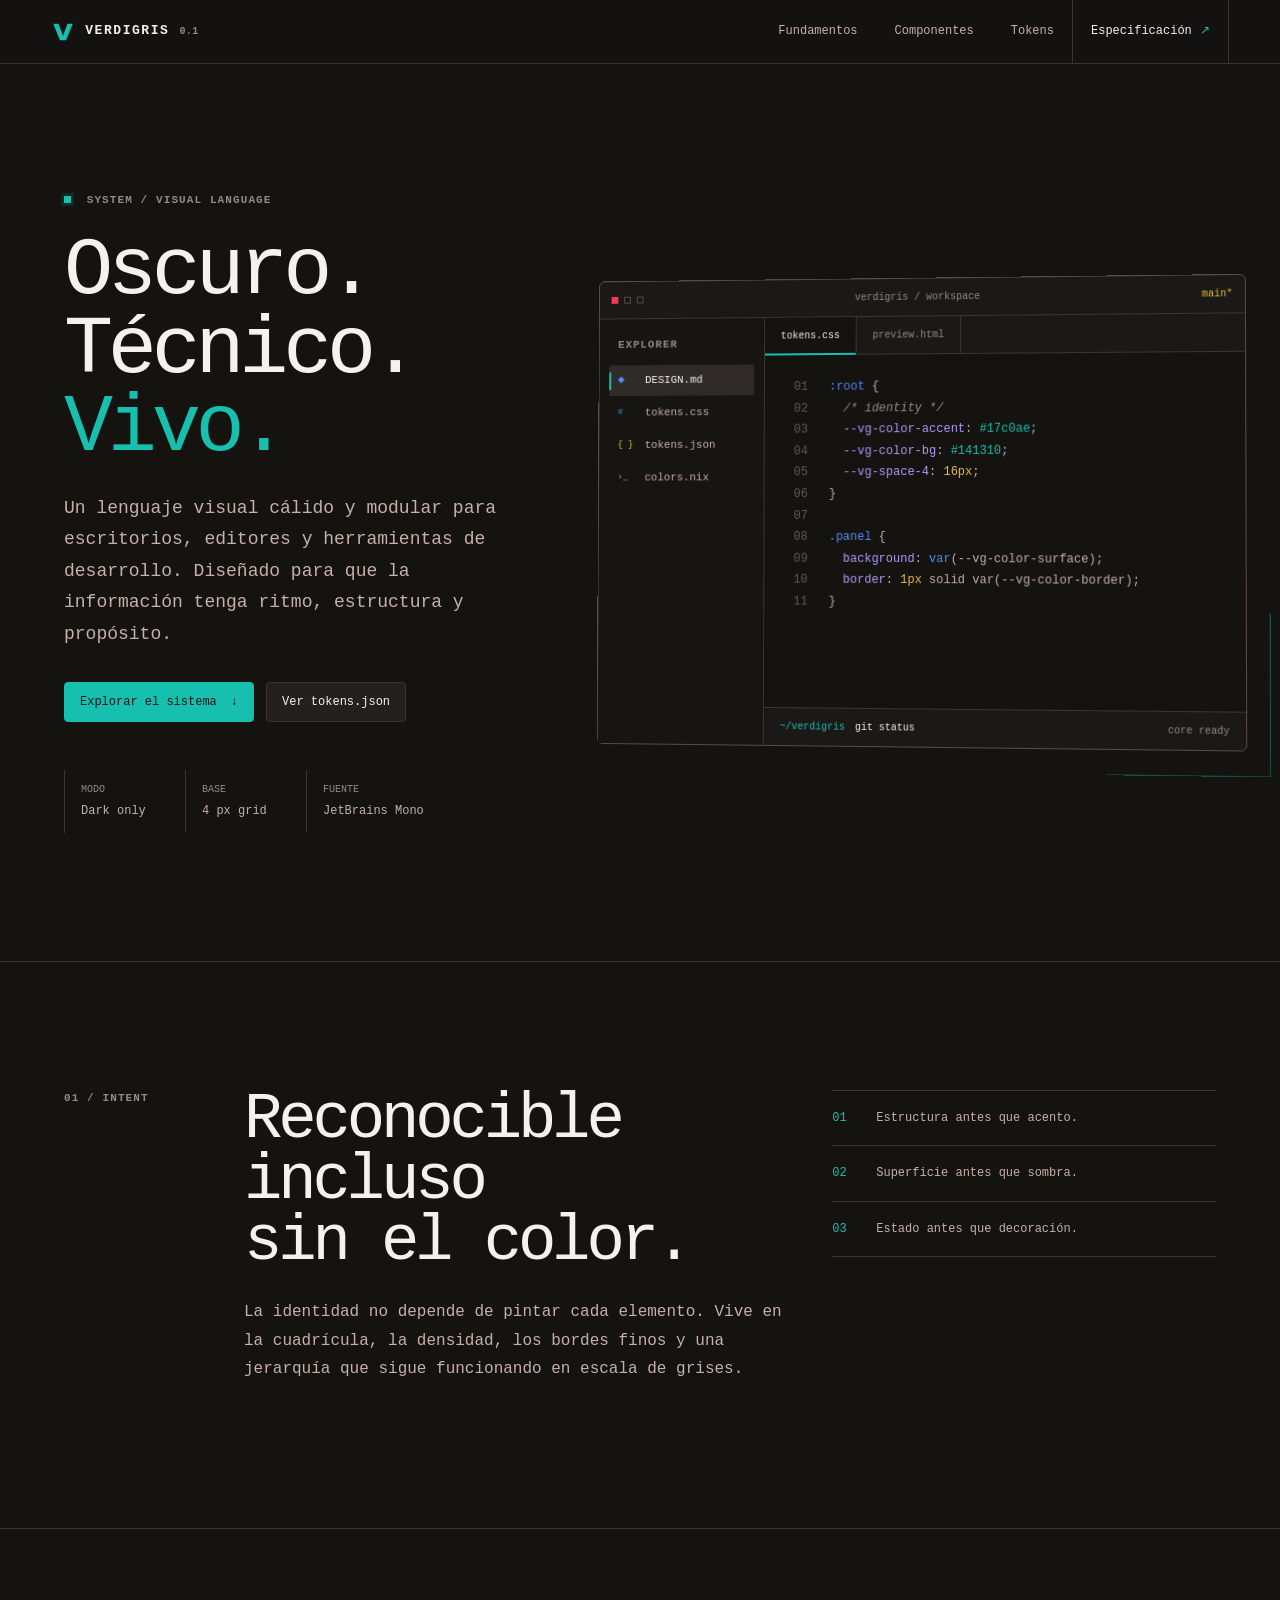
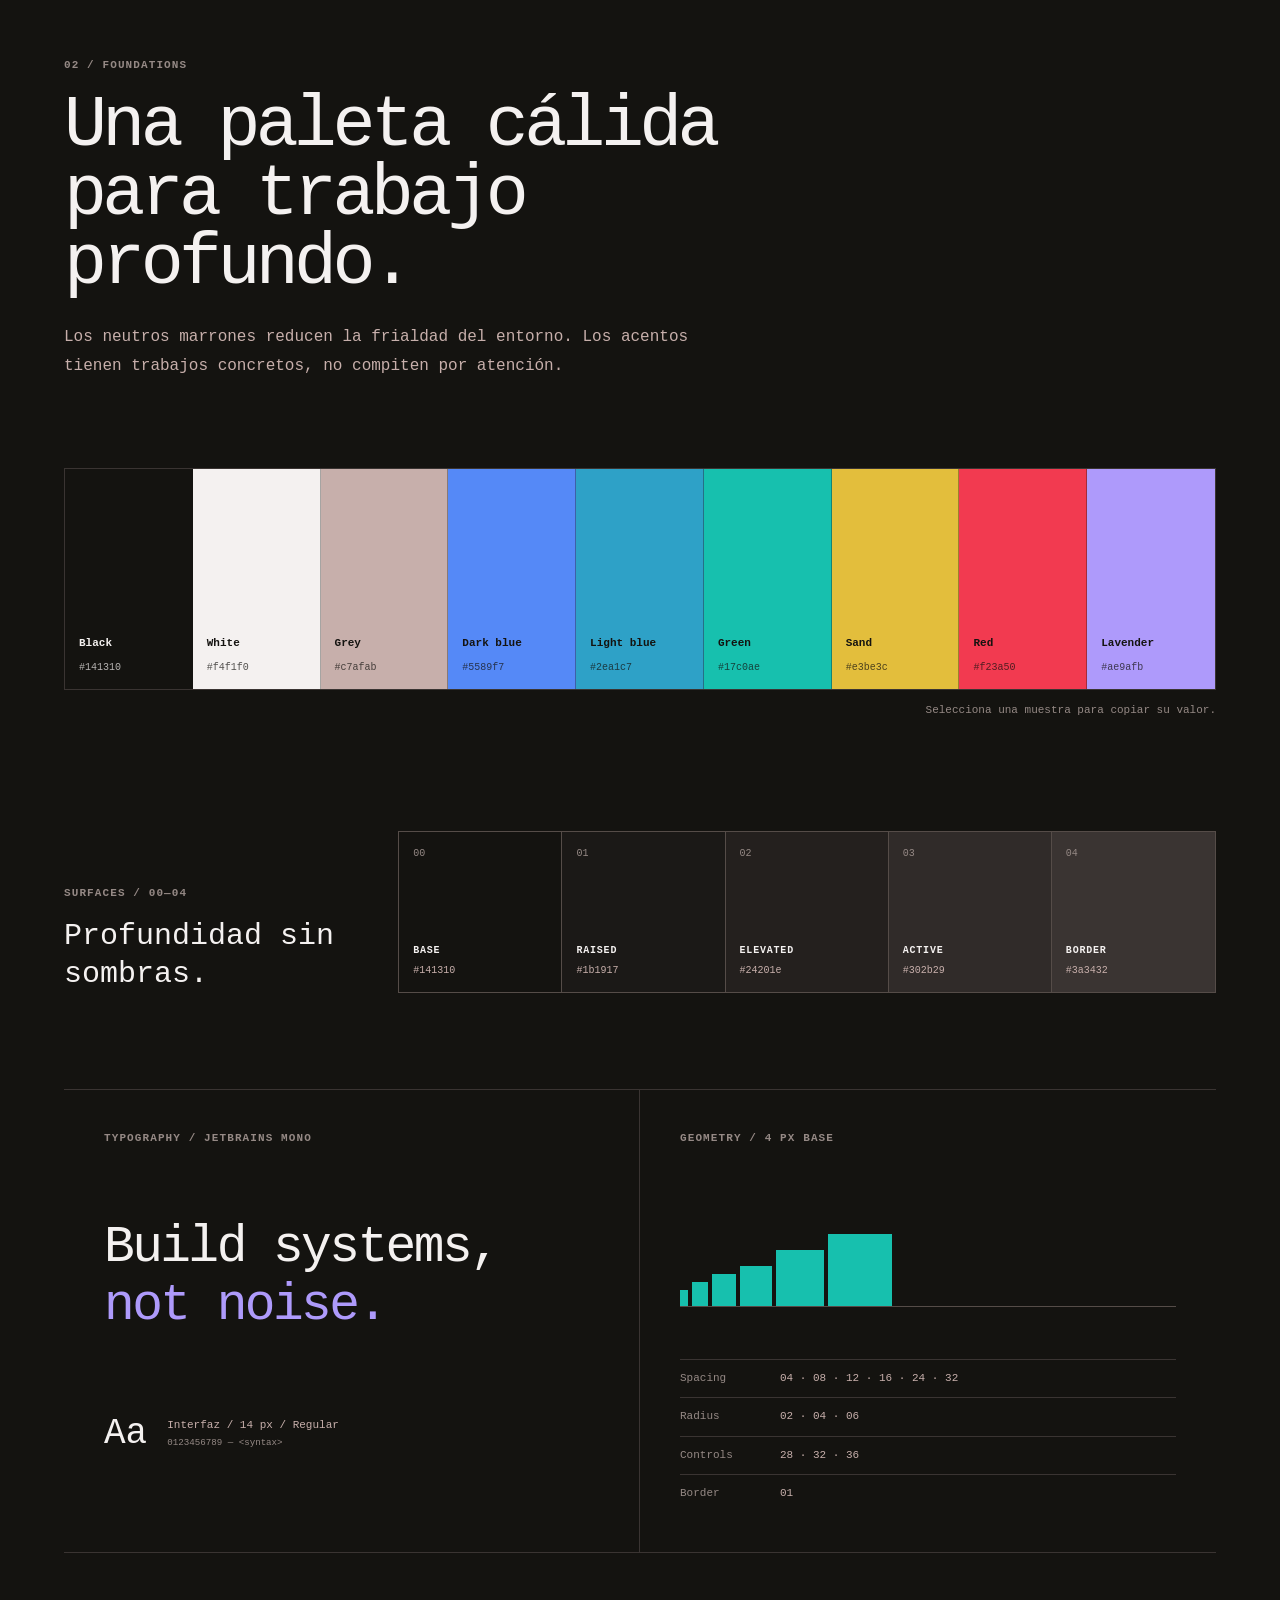
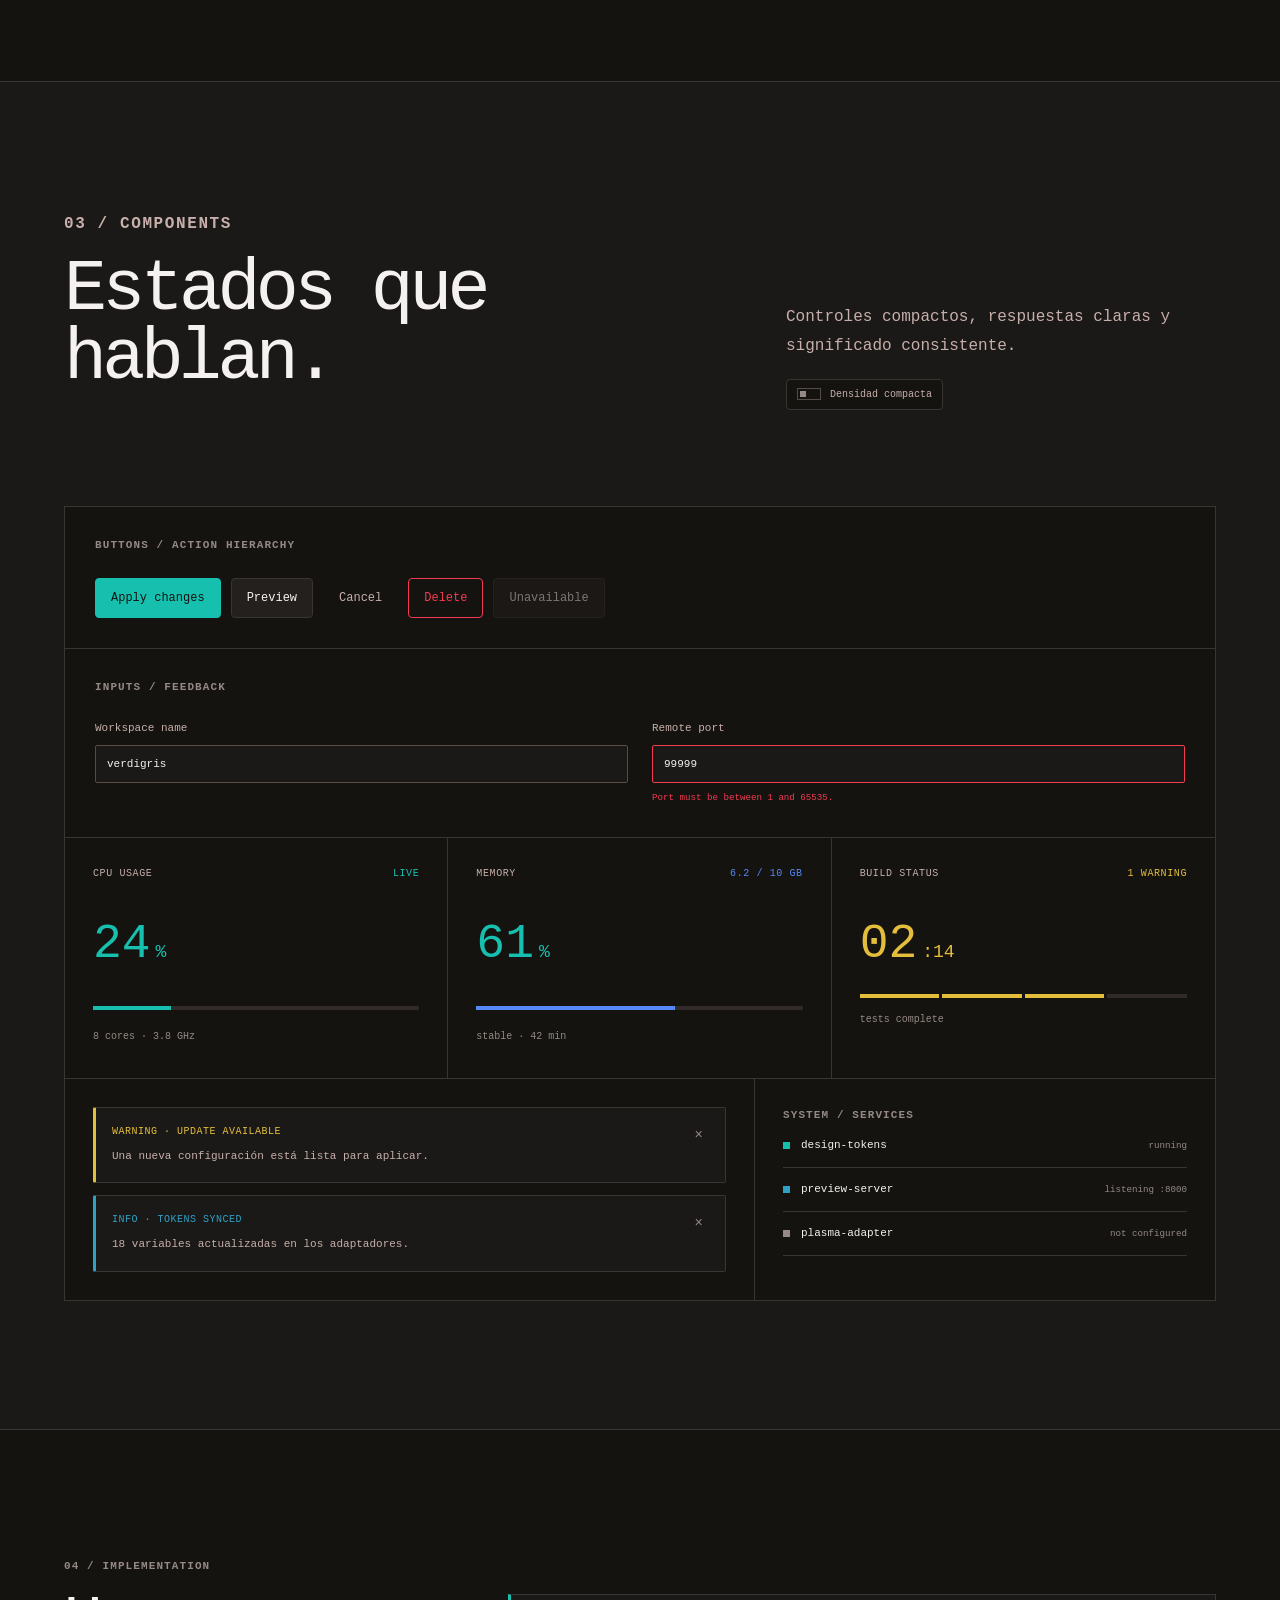
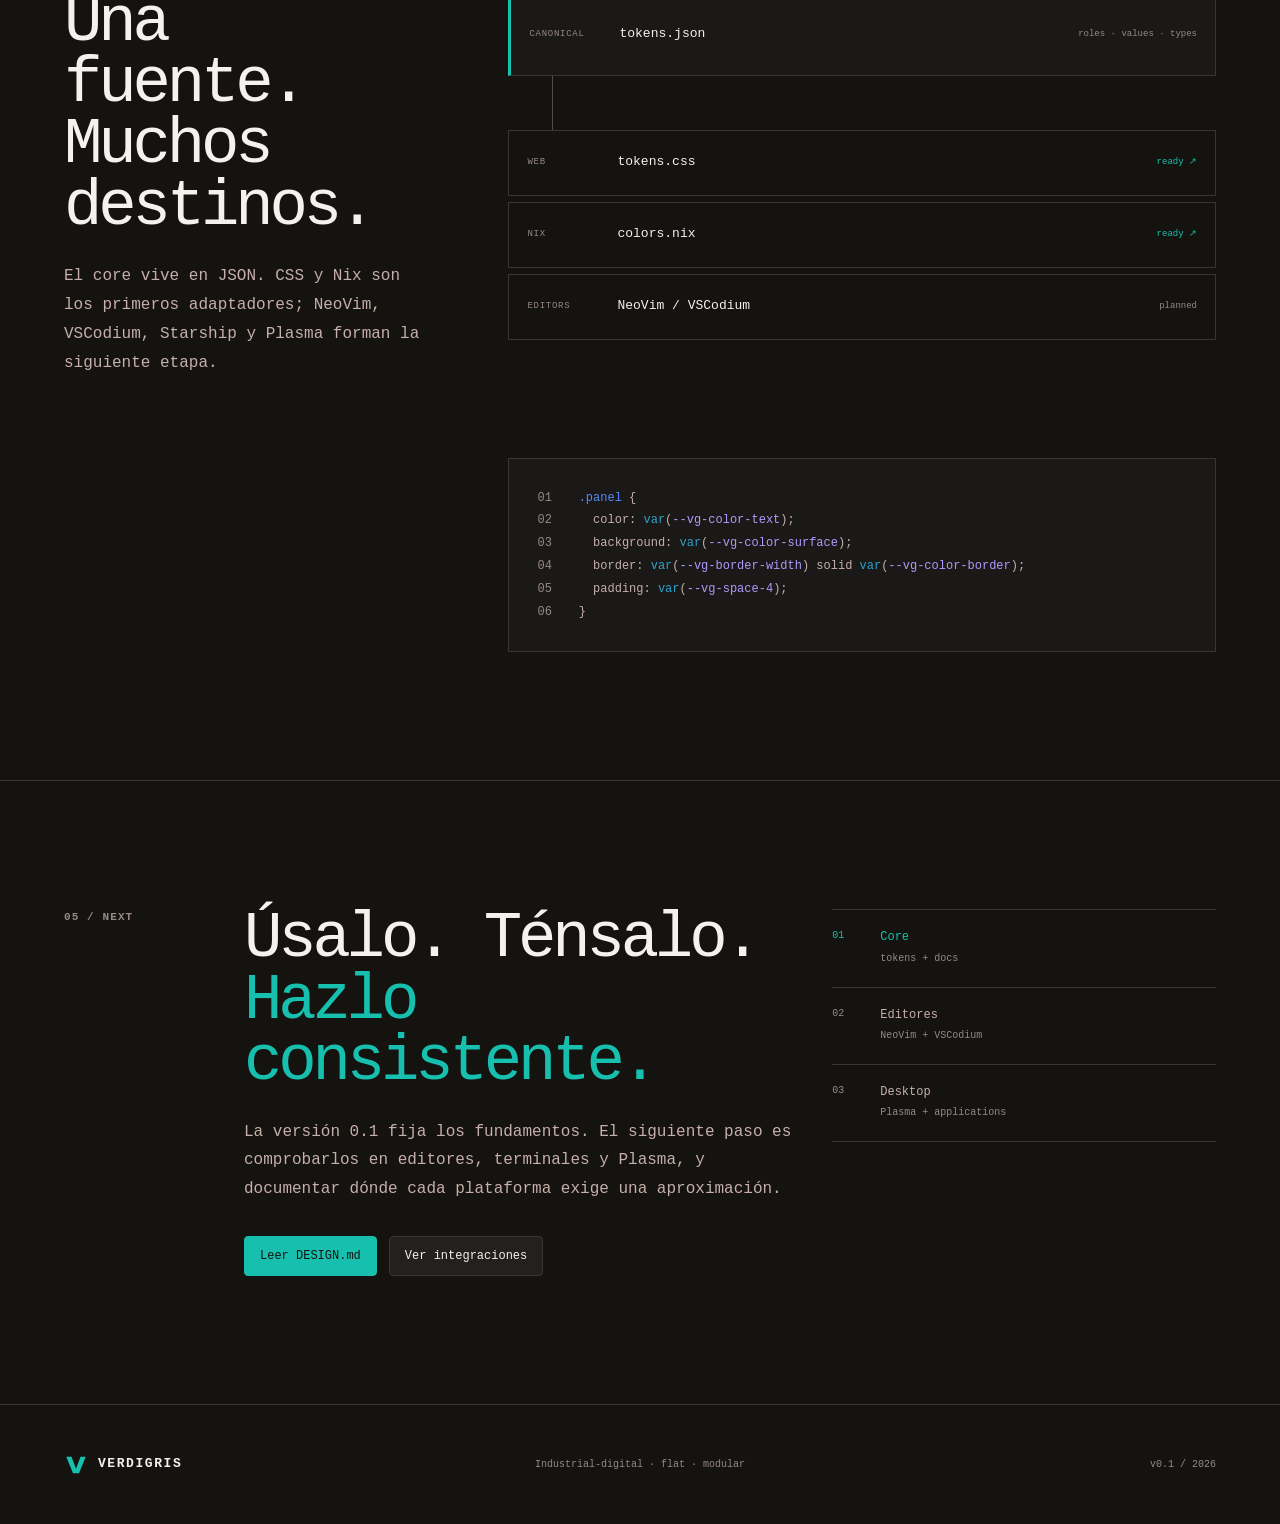
==== index.html @ 3711d209 "Transpasar borrador al repositorio" ====
<!doctype html>
<html lang="es">
<head>
  <meta charset="utf-8">
  <meta name="viewport" content="width=device-width, initial-scale=1">
  <meta name="description" content="Verdigris: sistema de diseño oscuro, técnico, cálido y modular para herramientas de desarrollo.">
  <meta name="theme-color" content="#141310">
  <title>Verdigris — design system</title>
  <link rel="stylesheet" href="tokens/tokens.css">
  <link rel="stylesheet" href="assets/styles.css">
  <script src="assets/app.js" defer></script>
</head>
<body>
  <a class="skip-link" href="#main">Saltar al contenido</a>

  <header class="site-header">
    <a class="brand" href="#top" aria-label="Verdigris, inicio">
      <svg class="brand-mark" viewBox="0 0 32 32" aria-hidden="true">
        <path d="M3 5h7l6 16 6-16h7l-9 22h-8z" fill="currentColor"/>
      </svg>
      <span>VERDIGRIS</span>
      <span class="version">0.1</span>
    </a>
    <nav class="site-nav" aria-label="Navegación principal">
      <a href="#foundations">Fundamentos</a>
      <a href="#components">Componentes</a>
      <a href="#tokens">Tokens</a>
      <a class="nav-source" href="DESIGN.md">Especificación <span aria-hidden="true">↗</span></a>
    </nav>
  </header>

  <main id="main">
    <section class="hero" id="top" aria-labelledby="hero-title">
      <div class="hero-copy">
        <p class="eyebrow"><span class="status-dot"></span> SYSTEM / VISUAL LANGUAGE</p>
        <h1 id="hero-title">Oscuro.<br>Técnico. <span>Vivo.</span></h1>
        <p class="hero-lede">Un lenguaje visual cálido y modular para escritorios, editores y herramientas de desarrollo. Diseñado para que la información tenga ritmo, estructura y propósito.</p>
        <div class="hero-actions">
          <a class="button button--primary" href="#foundations">Explorar el sistema <span aria-hidden="true">↓</span></a>
          <a class="button button--secondary" href="tokens/tokens.json">Ver tokens.json</a>
        </div>
        <dl class="hero-facts">
          <div><dt>Modo</dt><dd>Dark only</dd></div>
          <div><dt>Base</dt><dd>4 px grid</dd></div>
          <div><dt>Fuente</dt><dd>JetBrains Mono</dd></div>
        </dl>
      </div>

      <div class="workbench" aria-label="Vista de ejemplo de una herramienta Verdigris">
        <div class="workbench-bar">
          <span class="window-dots" aria-hidden="true"><i></i><i></i><i></i></span>
          <span>verdigris / workspace</span>
          <span>main*</span>
        </div>
        <div class="workbench-body">
          <aside class="workbench-files" aria-label="Archivos de ejemplo">
            <p class="mini-label">EXPLORER</p>
            <ul>
              <li class="is-active"><span>◆</span> DESIGN.md</li>
              <li><span>#</span> tokens.css</li>
              <li><span>{ }</span> tokens.json</li>
              <li><span>›_</span> colors.nix</li>
            </ul>
          </aside>
          <div class="workbench-code" aria-hidden="true">
            <div class="code-tabs"><span class="active">tokens.css</span><span>preview.html</span></div>
            <pre><span class="ln">01</span> <span class="syntax-blue">:root</span> {
<span class="ln">02</span>   <span class="syntax-muted">/* identity */</span>
<span class="ln">03</span>   <span class="syntax-lavender">--vg-color-accent</span>: <span class="syntax-green">#17c0ae</span>;
<span class="ln">04</span>   <span class="syntax-lavender">--vg-color-bg</span>: <span class="syntax-green">#141310</span>;
<span class="ln">05</span>   <span class="syntax-lavender">--vg-space-4</span>: <span class="syntax-sand">16px</span>;
<span class="ln">06</span> }
<span class="ln">07</span>
<span class="ln">08</span> <span class="syntax-blue">.panel</span> {
<span class="ln">09</span>   <span class="syntax-lavender">background</span>: <span class="syntax-blue">var</span>(--vg-color-surface);
<span class="ln">10</span>   <span class="syntax-lavender">border</span>: <span class="syntax-sand">1px</span> solid var(--vg-color-border);
<span class="ln">11</span> }</pre>
            <div class="terminal-line"><span>~/verdigris</span> <b>git status</b><i>core ready</i></div>
          </div>
        </div>
      </div>
    </section>

    <section class="manifesto ruled-section" aria-labelledby="manifesto-title">
      <p class="section-index">01 / INTENT</p>
      <div>
        <h2 id="manifesto-title">Reconocible incluso<br>sin el color.</h2>
        <p>La identidad no depende de pintar cada elemento. Vive en la cuadrícula, la densidad, los bordes finos y una jerarquía que sigue funcionando en escala de grises.</p>
      </div>
      <div class="principle-list">
        <p><span>01</span> Estructura antes que acento.</p>
        <p><span>02</span> Superficie antes que sombra.</p>
        <p><span>03</span> Estado antes que decoración.</p>
      </div>
    </section>

    <section class="section" id="foundations" aria-labelledby="foundations-title">
      <div class="section-heading">
        <p class="section-index">02 / FOUNDATIONS</p>
        <h2 id="foundations-title">Una paleta cálida<br>para trabajo profundo.</h2>
        <p>Los neutros marrones reducen la frialdad del entorno. Los acentos tienen trabajos concretos, no compiten por atención.</p>
      </div>

      <div class="palette" aria-label="Paleta principal">
        <button class="swatch swatch--black" data-copy="#141310"><span>Black</span><code>#141310</code></button>
        <button class="swatch swatch--white" data-copy="#f4f1f0"><span>White</span><code>#f4f1f0</code></button>
        <button class="swatch swatch--grey" data-copy="#c7afab"><span>Grey</span><code>#c7afab</code></button>
        <button class="swatch swatch--darkblue" data-copy="#5589f7"><span>Dark blue</span><code>#5589f7</code></button>
        <button class="swatch swatch--lightblue" data-copy="#2ea1c7"><span>Light blue</span><code>#2ea1c7</code></button>
        <button class="swatch swatch--green" data-copy="#17c0ae"><span>Green</span><code>#17c0ae</code></button>
        <button class="swatch swatch--sand" data-copy="#e3be3c"><span>Sand</span><code>#e3be3c</code></button>
        <button class="swatch swatch--red" data-copy="#f23a50"><span>Red</span><code>#f23a50</code></button>
        <button class="swatch swatch--lavender" data-copy="#ae9afb"><span>Lavender</span><code>#ae9afb</code></button>
      </div>
      <p class="copy-hint" aria-live="polite" id="copy-status">Selecciona una muestra para copiar su valor.</p>

      <div class="surface-section">
        <div class="subheading">
          <p class="mini-label">SURFACES / 00—04</p>
          <h3>Profundidad sin sombras.</h3>
        </div>
        <div class="surface-stack" aria-label="Escala de superficies">
          <div class="surface surface--0"><span>00</span><b>BASE</b><code>#141310</code></div>
          <div class="surface surface--1"><span>01</span><b>RAISED</b><code>#1b1917</code></div>
          <div class="surface surface--2"><span>02</span><b>ELEVATED</b><code>#24201e</code></div>
          <div class="surface surface--3"><span>03</span><b>ACTIVE</b><code>#302b29</code></div>
          <div class="surface surface--4"><span>04</span><b>BORDER</b><code>#3a3432</code></div>
        </div>
      </div>

      <div class="type-geometry">
        <div class="type-specimen">
          <p class="mini-label">TYPOGRAPHY / JETBRAINS MONO</p>
          <p class="type-display">Build systems,<br><span>not noise.</span></p>
          <div class="type-row"><span>Aa</span><p>Interfaz / 14 px / Regular<br><small>0123456789 — &lt;syntax&gt;</small></p></div>
        </div>
        <div class="geometry-specimen">
          <p class="mini-label">GEOMETRY / 4 PX BASE</p>
          <div class="spacing-ruler" aria-hidden="true"><i></i><i></i><i></i><i></i><i></i><i></i></div>
          <dl>
            <div><dt>Spacing</dt><dd>04 · 08 · 12 · 16 · 24 · 32</dd></div>
            <div><dt>Radius</dt><dd>02 · 04 · 06</dd></div>
            <div><dt>Controls</dt><dd>28 · 32 · 36</dd></div>
            <div><dt>Border</dt><dd>01</dd></div>
          </dl>
        </div>
      </div>
    </section>

    <section class="section components-section" id="components" aria-labelledby="components-title">
      <div class="section-heading section-heading--row">
        <div>
          <p class="section-index">03 / COMPONENTS</p>
          <h2 id="components-title">Estados que hablan.</h2>
        </div>
        <div>
          <p>Controles compactos, respuestas claras y significado consistente.</p>
          <button class="density-toggle" type="button" aria-pressed="false"><span></span> Densidad compacta</button>
        </div>
      </div>

      <div class="component-lab" id="component-lab">
        <div class="lab-block lab-buttons">
          <p class="mini-label">BUTTONS / ACTION HIERARCHY</p>
          <div class="button-row">
            <button class="button button--primary demo-action" type="button">Apply changes</button>
            <button class="button button--secondary" type="button">Preview</button>
            <button class="button button--ghost" type="button">Cancel</button>
            <button class="button button--danger" type="button">Delete</button>
            <button class="button button--secondary" type="button" disabled>Unavailable</button>
          </div>
        </div>

        <div class="lab-block lab-form">
          <p class="mini-label">INPUTS / FEEDBACK</p>
          <div class="field-grid">
            <label class="field"><span>Workspace name</span><input value="verdigris" autocomplete="off"></label>
            <label class="field field--error"><span>Remote port</span><input value="99999" aria-invalid="true" aria-describedby="port-error" inputmode="numeric"><small id="port-error">Port must be between 1 and 65535.</small></label>
          </div>
        </div>

        <div class="lab-metrics">
          <article class="metric"><p>CPU USAGE <span>LIVE</span></p><strong>24<small>%</small></strong><progress value="24" max="100">24%</progress><footer>8 cores · 3.8 GHz</footer></article>
          <article class="metric"><p>MEMORY <span class="blue">6.2 / 10 GB</span></p><strong class="blue-text">61<small>%</small></strong><progress class="progress-blue" value="61" max="100">61%</progress><footer>stable · 42 min</footer></article>
          <article class="metric"><p>BUILD STATUS <span class="warning-text">1 WARNING</span></p><strong class="warning-text">02<small>:14</small></strong><div class="build-steps" aria-label="Tres de cuatro etapas completas"><i></i><i></i><i></i><i></i></div><footer>tests complete</footer></article>
        </div>

        <div class="lab-bottom">
          <div class="notices">
            <aside class="notice notice--warning" role="status">
              <div><p>WARNING · UPDATE AVAILABLE</p><span>Una nueva configuración está lista para aplicar.</span></div>
              <button type="button" class="notice-close" aria-label="Cerrar aviso">×</button>
            </aside>
            <aside class="notice notice--info" role="status">
              <div><p>INFO · TOKENS SYNCED</p><span>18 variables actualizadas en los adaptadores.</span></div>
              <button type="button" class="notice-close" aria-label="Cerrar aviso">×</button>
            </aside>
          </div>
          <div class="state-list">
            <p class="mini-label">SYSTEM / SERVICES</p>
            <div><span class="indicator indicator--ok"></span><b>design-tokens</b><small>running</small></div>
            <div><span class="indicator indicator--info"></span><b>preview-server</b><small>listening :8000</small></div>
            <div><span class="indicator indicator--idle"></span><b>plasma-adapter</b><small>not configured</small></div>
          </div>
        </div>
      </div>
    </section>

    <section class="section token-section" id="tokens" aria-labelledby="tokens-title">
      <div class="section-heading">
        <p class="section-index">04 / IMPLEMENTATION</p>
        <h2 id="tokens-title">Una fuente.<br>Muchos destinos.</h2>
        <p>El core vive en JSON. CSS y Nix son los primeros adaptadores; NeoVim, VSCodium, Starship y Plasma forman la siguiente etapa.</p>
      </div>
      <div class="token-flow">
        <div class="token-source"><span>CANONICAL</span><b>tokens.json</b><small>roles · values · types</small></div>
        <div class="flow-lines" aria-hidden="true"><i></i><i></i><i></i></div>
        <div class="token-targets">
          <a href="tokens/tokens.css"><span>WEB</span><b>tokens.css</b><small>ready ↗</small></a>
          <a href="tokens/colors.nix"><span>NIX</span><b>colors.nix</b><small>ready ↗</small></a>
          <div><span>EDITORS</span><b>NeoVim / VSCodium</b><small>planned</small></div>
        </div>
      </div>
      <pre class="code-sample"><span>01</span> <em>.panel</em> {
<span>02</span>   color: <b>var</b>(<i>--vg-color-text</i>);
<span>03</span>   background: <b>var</b>(<i>--vg-color-surface</i>);
<span>04</span>   border: <b>var</b>(<i>--vg-border-width</i>) solid <b>var</b>(<i>--vg-color-border</i>);
<span>05</span>   padding: <b>var</b>(<i>--vg-space-4</i>);
<span>06</span> }</pre>
    </section>

    <section class="closing ruled-section" aria-labelledby="closing-title">
      <p class="section-index">05 / NEXT</p>
      <div>
        <h2 id="closing-title">Úsalo. Ténsalo.<br><span>Hazlo consistente.</span></h2>
        <p>La versión 0.1 fija los fundamentos. El siguiente paso es comprobarlos en editores, terminales y Plasma, y documentar dónde cada plataforma exige una aproximación.</p>
        <div class="hero-actions">
          <a class="button button--primary" href="DESIGN.md">Leer DESIGN.md</a>
          <a class="button button--secondary" href="docs/integrations.md">Ver integraciones</a>
        </div>
      </div>
      <ol class="roadmap">
        <li class="done"><span>01</span><div><b>Core</b><small>tokens + docs</small></div></li>
        <li><span>02</span><div><b>Editores</b><small>NeoVim + VSCodium</small></div></li>
        <li><span>03</span><div><b>Desktop</b><small>Plasma + applications</small></div></li>
      </ol>
    </section>
  </main>

  <footer class="site-footer">
    <a class="brand" href="#top"><svg class="brand-mark" viewBox="0 0 32 32" aria-hidden="true"><path d="M3 5h7l6 16 6-16h7l-9 22h-8z" fill="currentColor"/></svg><span>VERDIGRIS</span></a>
    <p>Industrial-digital · flat · modular</p>
    <p>v0.1 / 2026</p>
  </footer>

  <div class="toast" role="status" aria-live="polite" aria-atomic="true"></div>
</body>
</html>
---- tokens/tokens.css ----
:root {
  color-scheme: dark;

  --vg-palette-black: #141310;
  --vg-palette-white: #f4f1f0;
  --vg-palette-grey: #c7afab;
  --vg-palette-dark-blue: #5589f7;
  --vg-palette-light-blue: #2ea1c7;
  --vg-palette-green: #17c0ae;
  --vg-palette-sand: #e3be3c;
  --vg-palette-red: #f23a50;
  --vg-palette-lavender: #ae9afb;

  --vg-color-bg: #141310;
  --vg-color-surface: #1b1917;
  --vg-color-surface-raised: #24201e;
  --vg-color-surface-active: #302b29;
  --vg-color-border: #3a3432;
  --vg-color-border-strong: #554c48;
  --vg-color-text: #f4f1f0;
  --vg-color-text-muted: #c7afab;
  --vg-color-text-subtle: #958985;
  --vg-color-accent: #17c0ae;
  --vg-color-on-accent: #141310;
  --vg-color-info: #2ea1c7;
  --vg-color-structure: #5589f7;
  --vg-color-warning: #e3be3c;
  --vg-color-danger: #f23a50;
  --vg-color-highlight: #ae9afb;

  --vg-space-1: 4px;
  --vg-space-2: 8px;
  --vg-space-3: 12px;
  --vg-space-4: 16px;
  --vg-space-6: 24px;
  --vg-space-8: 32px;
  --vg-space-12: 48px;
  --vg-space-16: 64px;

  --vg-radius-sm: 2px;
  --vg-radius-md: 4px;
  --vg-radius-lg: 6px;
  --vg-border-width: 1px;

  --vg-control-sm: 28px;
  --vg-control-md: 32px;
  --vg-control-lg: 36px;
  --vg-icon-sm: 16px;
  --vg-icon-md: 20px;
  --vg-icon-lg: 24px;

  --vg-font-family: "JetBrains Mono", "Cascadia Code", "SFMono-Regular", Consolas, monospace;
  --vg-font-size-xs: 11px;
  --vg-font-size-sm: 12px;
  --vg-font-size-md: 14px;
  --vg-font-size-lg: 16px;
  --vg-font-size-xl: 20px;
  --vg-font-size-2xl: 24px;
  --vg-font-size-metric: 28px;
  --vg-font-weight-regular: 400;
  --vg-font-weight-medium: 500;
  --vg-font-weight-semibold: 600;

  --vg-motion-fast: 100ms;
  --vg-motion-normal: 140ms;
  --vg-motion-slow: 160ms;
  --vg-motion-ease: cubic-bezier(.2, .8, .2, 1);
}
---- assets/styles.css ----
*, *::before, *::after { box-sizing: border-box; }

html {
  background: var(--vg-color-bg);
  color: var(--vg-color-text);
  scroll-behavior: smooth;
  scroll-padding-top: 72px;
}

body {
  margin: 0;
  min-width: 320px;
  font-family: var(--vg-font-family);
  font-size: var(--vg-font-size-md);
  line-height: 1.55;
  background-color: var(--vg-color-bg);
}

button, input { font: inherit; }
button, a { -webkit-tap-highlight-color: transparent; }
a { color: inherit; }
code, pre { font-family: inherit; }

:focus-visible {
  outline: 2px solid var(--vg-color-accent);
  outline-offset: 3px;
}

::selection { color: var(--vg-color-on-accent); background: var(--vg-color-accent); }

.skip-link {
  position: fixed;
  z-index: 100;
  top: var(--vg-space-3);
  left: var(--vg-space-3);
  padding: var(--vg-space-2) var(--vg-space-3);
  color: var(--vg-color-on-accent);
  background: var(--vg-color-accent);
  transform: translateY(-200%);
}
.skip-link:focus { transform: translateY(0); }

.site-header {
  position: sticky;
  z-index: 20;
  top: 0;
  display: flex;
  min-height: 64px;
  align-items: center;
  justify-content: space-between;
  padding: 0 clamp(16px, 4vw, 64px);
  border-bottom: 1px solid var(--vg-color-border);
  background: rgba(20, 19, 16, .94);
  backdrop-filter: blur(12px);
}

.brand {
  display: inline-flex;
  align-items: center;
  gap: 10px;
  color: var(--vg-color-text);
  font-size: 13px;
  font-weight: var(--vg-font-weight-semibold);
  letter-spacing: .12em;
  text-decoration: none;
}

.brand-mark { width: 24px; height: 24px; color: var(--vg-color-accent); }
.version { color: var(--vg-color-text-subtle); font-size: 10px; letter-spacing: .04em; }

.site-nav { display: flex; align-items: stretch; align-self: stretch; }
.site-nav a {
  display: inline-flex;
  align-items: center;
  padding: 0 18px;
  border-left: 1px solid transparent;
  color: var(--vg-color-text-muted);
  font-size: 12px;
  text-decoration: none;
  transition: color var(--vg-motion-normal) var(--vg-motion-ease), background var(--vg-motion-normal) var(--vg-motion-ease);
}
.site-nav a:hover { color: var(--vg-color-text); background: var(--vg-color-surface); }
.site-nav a[aria-current="true"] { color: var(--vg-color-accent); }
.site-nav .nav-source { border-inline: 1px solid var(--vg-color-border); color: var(--vg-color-text); }
.site-nav .nav-source span { margin-left: 8px; color: var(--vg-color-accent); }

.hero {
  display: grid;
  min-height: min(820px, calc(100vh - 64px));
  grid-template-columns: minmax(320px, .84fr) minmax(520px, 1.16fr);
  align-items: center;
  gap: clamp(32px, 6vw, 96px);
  max-width: 1500px;
  margin: auto;
  padding: clamp(64px, 10vw, 128px) clamp(20px, 5vw, 80px);
  overflow: hidden;
}

.hero-copy { position: relative; z-index: 1; }
.eyebrow, .section-index, .mini-label {
  margin: 0;
  color: var(--vg-color-text-subtle);
  font-size: var(--vg-font-size-xs);
  font-weight: var(--vg-font-weight-semibold);
  letter-spacing: .1em;
}
.status-dot { display: inline-block; width: 7px; height: 7px; margin-right: 8px; background: var(--vg-color-accent); outline: 3px solid rgba(23, 192, 174, .12); }

.hero h1, .section-heading h2, .manifesto h2, .closing h2 {
  margin: 24px 0;
  font-size: clamp(46px, 6.4vw, 92px);
  font-weight: var(--vg-font-weight-medium);
  letter-spacing: -.065em;
  line-height: .96;
}
.hero h1 span, .closing h2 span { color: var(--vg-color-accent); }
.hero-lede { max-width: 610px; margin: 0; color: var(--vg-color-text-muted); font-size: clamp(15px, 1.5vw, 18px); line-height: 1.75; }

.hero-actions { display: flex; flex-wrap: wrap; gap: var(--vg-space-3); margin-top: var(--vg-space-8); }
.button {
  display: inline-flex;
  min-height: 40px;
  align-items: center;
  justify-content: center;
  gap: 14px;
  padding: 8px 15px;
  border: 1px solid var(--vg-color-border);
  border-radius: var(--vg-radius-md);
  color: var(--vg-color-text);
  background: var(--vg-color-surface-raised);
  font-size: 12px;
  font-weight: var(--vg-font-weight-medium);
  text-decoration: none;
  cursor: pointer;
  transition: color var(--vg-motion-fast), background var(--vg-motion-fast), border-color var(--vg-motion-fast), transform var(--vg-motion-fast);
}
.button:hover:not(:disabled) { border-color: var(--vg-color-border-strong); background: var(--vg-color-surface-active); }
.button:active:not(:disabled) { transform: translateY(1px); }
.button--primary { color: var(--vg-color-on-accent); border-color: var(--vg-color-accent); background: var(--vg-color-accent); }
.button--primary:hover:not(:disabled) { border-color: #42d2c2; background: #42d2c2; }
.button--ghost { border-color: transparent; background: transparent; color: var(--vg-color-text-muted); }
.button--danger { color: var(--vg-color-danger); border-color: var(--vg-color-danger); background: transparent; }
.button--danger:hover:not(:disabled) { color: var(--vg-color-text); border-color: var(--vg-color-danger); background: rgba(242, 58, 80, .14); }
.button:disabled { opacity: .45; cursor: not-allowed; }

.hero-facts { display: flex; gap: 1px; margin: 48px 0 0; }
.hero-facts div { min-width: 120px; padding: 12px 16px; border-left: 1px solid var(--vg-color-border); }
.hero-facts dt { color: var(--vg-color-text-subtle); font-size: 10px; text-transform: uppercase; }
.hero-facts dd { margin: 4px 0 0; color: var(--vg-color-text-muted); font-size: 12px; }

.workbench {
  position: relative;
  min-width: 650px;
  border: 1px solid var(--vg-color-border-strong);
  border-radius: var(--vg-radius-lg);
  background: var(--vg-color-surface);
  transform: perspective(1400px) rotateY(-4deg) rotateX(1deg);
}
.workbench::after { content: ""; position: absolute; z-index: -1; right: -24px; bottom: -26px; width: 160px; height: 160px; border-right: 1px solid var(--vg-color-accent); border-bottom: 1px solid var(--vg-color-accent); opacity: .35; }
.workbench-bar { display: grid; height: 38px; grid-template-columns: 1fr auto 1fr; align-items: center; padding: 0 12px; border-bottom: 1px solid var(--vg-color-border); color: var(--vg-color-text-subtle); font-size: 10px; }
.workbench-bar > :last-child { justify-self: end; color: var(--vg-color-warning); }
.window-dots { display: flex; gap: 6px; }
.window-dots i { width: 7px; height: 7px; border: 1px solid var(--vg-color-border-strong); }
.window-dots i:first-child { background: var(--vg-color-danger); border-color: var(--vg-color-danger); }
.workbench-body { display: grid; min-height: 430px; grid-template-columns: 170px 1fr; }
.workbench-files { padding: 18px 10px; border-right: 1px solid var(--vg-color-border); background: #171512; }
.workbench-files .mini-label { padding: 0 9px 10px; }
.workbench-files ul { margin: 0; padding: 0; list-style: none; }
.workbench-files li { display: flex; gap: 8px; align-items: center; margin: 2px 0; padding: 7px 9px; border-radius: var(--vg-radius-sm); color: var(--vg-color-text-muted); font-size: 11px; }
.workbench-files li span { width: 20px; color: var(--vg-color-structure); font-size: 9px; }
.workbench-files li:nth-child(2) span { color: var(--vg-color-info); }
.workbench-files li:nth-child(3) span { color: var(--vg-color-warning); }
.workbench-files li:nth-child(4) span { color: var(--vg-color-highlight); }
.workbench-files li.is-active { position: relative; color: var(--vg-color-text); background: var(--vg-color-surface-active); }
.workbench-files li.is-active::before { content: ""; position: absolute; left: 0; width: 2px; height: 18px; background: var(--vg-color-accent); }
.workbench-code { display: flex; min-width: 0; flex-direction: column; }
.code-tabs { display: flex; height: 38px; border-bottom: 1px solid var(--vg-color-border); }
.code-tabs span { display: inline-flex; align-items: center; padding: 0 16px; border-right: 1px solid var(--vg-color-border); color: var(--vg-color-text-subtle); font-size: 10px; }
.code-tabs .active { position: relative; color: var(--vg-color-text); background: var(--vg-color-bg); }
.code-tabs .active::after { content: ""; position: absolute; right: 0; bottom: -1px; left: 0; height: 2px; background: var(--vg-color-accent); }
.workbench-code pre { flex: 1; margin: 0; padding: 22px 0; overflow: hidden; color: var(--vg-color-text-muted); background: var(--vg-color-bg); font-size: 12px; line-height: 1.8; }
.ln { display: inline-block; width: 44px; margin-right: 14px; color: #615854; text-align: right; user-select: none; }
.syntax-blue { color: var(--vg-color-structure); }.syntax-muted { color: var(--vg-color-text-subtle); font-style: italic; }.syntax-lavender { color: var(--vg-color-highlight); }.syntax-green { color: var(--vg-color-accent); }.syntax-sand { color: var(--vg-color-warning); }
.terminal-line { display: flex; height: 38px; align-items: center; gap: 10px; padding: 0 16px; border-top: 1px solid var(--vg-color-border); color: var(--vg-color-accent); font-size: 10px; }
.terminal-line b { color: var(--vg-color-text); font-weight: 400; }.terminal-line i { margin-left: auto; color: var(--vg-color-text-subtle); font-style: normal; }

.ruled-section, .section { max-width: 1500px; margin: 0 auto; padding: clamp(72px, 10vw, 144px) clamp(20px, 5vw, 80px); border-top: 1px solid var(--vg-color-border); }
.manifesto { display: grid; grid-template-columns: 140px minmax(300px, 1fr) minmax(280px, .7fr); gap: 40px; align-items: start; }
.manifesto h2 { margin-top: 0; font-size: clamp(38px, 5vw, 68px); }
.manifesto > div:nth-child(2) > p, .closing > div > p { max-width: 650px; color: var(--vg-color-text-muted); font-size: 16px; line-height: 1.8; }
.principle-list { border-top: 1px solid var(--vg-color-border); }
.principle-list p { display: grid; grid-template-columns: 44px 1fr; margin: 0; padding: 18px 0; border-bottom: 1px solid var(--vg-color-border); color: var(--vg-color-text-muted); font-size: 12px; }
.principle-list span { color: var(--vg-color-accent); }

.section-heading { max-width: 760px; margin-bottom: clamp(48px, 7vw, 88px); }
.section-heading h2 { margin: 18px 0 24px; font-size: clamp(38px, 5.6vw, 74px); }
.section-heading > p:last-child, .section-heading--row > div > p { max-width: 640px; margin-bottom: 0; color: var(--vg-color-text-muted); font-size: 16px; line-height: 1.8; }
.section-heading--row { display: flex; max-width: none; align-items: end; justify-content: space-between; gap: 48px; }
.section-heading--row > div:last-child { max-width: 430px; padding-bottom: 8px; }

.palette { display: grid; grid-template-columns: repeat(9, 1fr); border: 1px solid var(--vg-color-border); }
.swatch { position: relative; min-height: 220px; padding: 14px; border: 0; border-right: 1px solid rgba(20, 19, 16, .35); color: #141310; text-align: left; cursor: pointer; transition: transform var(--vg-motion-normal) var(--vg-motion-ease); }
.swatch:last-child { border-right: 0; }
.swatch:hover { z-index: 1; transform: translateY(-8px); }
.swatch span { position: absolute; right: 14px; bottom: 37px; left: 14px; font-size: 11px; font-weight: 600; }
.swatch code { position: absolute; right: 14px; bottom: 14px; left: 14px; font-size: 10px; opacity: .72; }
.swatch--black { color: var(--vg-color-text); background: #141310; }.swatch--white{background:#f4f1f0}.swatch--grey{background:#c7afab}.swatch--darkblue{background:#5589f7}.swatch--lightblue{background:#2ea1c7}.swatch--green{background:#17c0ae}.swatch--sand{background:#e3be3c}.swatch--red{background:#f23a50}.swatch--lavender{background:#ae9afb}
.copy-hint { margin-top: 12px; color: var(--vg-color-text-subtle); font-size: 11px; text-align: right; }

.surface-section { display: grid; grid-template-columns: .35fr 1fr; gap: 48px; margin-top: 112px; align-items: end; }
.subheading h3 { max-width: 360px; margin: 16px 0 0; font-size: 30px; font-weight: 500; line-height: 1.25; }
.surface-stack { display: grid; grid-template-columns: repeat(5, 1fr); border: 1px solid var(--vg-color-border-strong); }
.surface { display: flex; min-height: 160px; flex-direction: column; justify-content: end; padding: 14px; border-right: 1px solid var(--vg-color-border-strong); }
.surface:last-child { border-right: 0; }.surface span { margin-bottom: auto; color: var(--vg-color-text-subtle); font-size: 10px; }.surface b { font-size: 10px; letter-spacing: .08em; }.surface code { margin-top: 4px; color: var(--vg-color-text-muted); font-size: 10px; }
.surface--0{background:#141310}.surface--1{background:#1b1917}.surface--2{background:#24201e}.surface--3{background:#302b29}.surface--4{background:#3a3432}

.type-geometry { display: grid; grid-template-columns: 1fr 1fr; margin-top: 96px; border-block: 1px solid var(--vg-color-border); }
.type-specimen, .geometry-specimen { min-height: 430px; padding: 40px; }.type-specimen { border-right: 1px solid var(--vg-color-border); }
.type-display { margin: 72px 0; font-size: clamp(34px, 4vw, 58px); font-weight: 500; letter-spacing: -.05em; line-height: 1.12; }.type-display span { color: var(--vg-color-highlight); }
.type-row { display: flex; gap: 20px; align-items: center; }.type-row > span { font-size: 36px; }.type-row p { margin: 0; color: var(--vg-color-text-muted); font-size: 11px; }.type-row small { color: var(--vg-color-text-subtle); }
.spacing-ruler { display: flex; height: 92px; align-items: end; gap: 4px; margin: 68px 0 52px; border-bottom: 1px solid var(--vg-color-border-strong); }
.spacing-ruler i { display: block; width: 8px; height: 16px; background: var(--vg-color-accent); }.spacing-ruler i:nth-child(2){width:16px;height:24px}.spacing-ruler i:nth-child(3){width:24px;height:32px}.spacing-ruler i:nth-child(4){width:32px;height:40px}.spacing-ruler i:nth-child(5){width:48px;height:56px}.spacing-ruler i:nth-child(6){width:64px;height:72px}
.geometry-specimen dl { margin: 0; }.geometry-specimen dl div { display: grid; grid-template-columns: 100px 1fr; padding: 10px 0; border-top: 1px solid var(--vg-color-border); font-size: 11px; }.geometry-specimen dt { color: var(--vg-color-text-subtle); }.geometry-specimen dd { margin: 0; color: var(--vg-color-text-muted); }

.components-section { max-width: none; background: var(--vg-color-surface); }
.components-section > * { max-width: 1340px; margin-inline: auto; }
.density-toggle { display: inline-flex; align-items: center; gap: 9px; margin-top: 18px; padding: 7px 10px; border: 1px solid var(--vg-color-border); border-radius: var(--vg-radius-md); color: var(--vg-color-text-muted); background: var(--vg-color-bg); font-size: 10px; cursor: pointer; }
.density-toggle span { position: relative; width: 24px; height: 12px; border: 1px solid var(--vg-color-border-strong); }
.density-toggle span::after { content: ""; position: absolute; top: 2px; left: 2px; width: 6px; height: 6px; background: var(--vg-color-text-subtle); transition: transform var(--vg-motion-normal), background var(--vg-motion-normal); }
.density-toggle[aria-pressed="true"] span::after { background: var(--vg-color-accent); transform: translateX(12px); }

.component-lab { border: 1px solid var(--vg-color-border); background: var(--vg-color-bg); }
.lab-block { padding: 30px; border-bottom: 1px solid var(--vg-color-border); transition: padding var(--vg-motion-normal); }
.button-row { display: flex; flex-wrap: wrap; gap: 10px; margin-top: 24px; }
.field-grid { display: grid; grid-template-columns: 1fr 1fr; gap: 24px; margin-top: 24px; }
.field { display: flex; flex-direction: column; gap: 8px; color: var(--vg-color-text-muted); font-size: 11px; }
.field input { min-height: 38px; padding: 8px 11px; border: 1px solid var(--vg-color-border-strong); border-radius: var(--vg-radius-sm); color: var(--vg-color-text); background: var(--vg-color-surface); }
.field input:focus { border-color: var(--vg-color-accent); outline: 2px solid rgba(23, 192, 174, .32); outline-offset: 1px; }
.field small { min-height: 16px; }.field--error input { border-color: var(--vg-color-danger); }.field--error small { color: var(--vg-color-danger); }
.component-lab.is-compact .lab-block { padding-block: 18px; }.component-lab.is-compact .field input, .component-lab.is-compact .button { min-height: 28px; }

.lab-metrics { display: grid; grid-template-columns: repeat(3, 1fr); border-bottom: 1px solid var(--vg-color-border); }
.metric { min-height: 240px; padding: 28px; border-right: 1px solid var(--vg-color-border); }.metric:last-child { border-right: 0; }
.metric > p { display: flex; justify-content: space-between; margin: 0; color: var(--vg-color-text-muted); font-size: 10px; letter-spacing: .06em; }.metric > p span { color: var(--vg-color-accent); }
.metric strong { display: block; margin: 38px 0 26px; color: var(--vg-color-accent); font-size: 48px; font-weight: 500; line-height: 1; }.metric strong small { margin-left: 5px; font-size: 18px; font-weight: 400; }.metric .blue, .blue-text { color: var(--vg-color-structure); }.metric .warning-text { color: var(--vg-color-warning); }
.metric progress { width: 100%; height: 4px; border: 0; appearance: none; }.metric progress::-webkit-progress-bar { background: var(--vg-color-surface-active); }.metric progress::-webkit-progress-value { background: var(--vg-color-accent); }.metric progress::-moz-progress-bar { background: var(--vg-color-accent); }.metric .progress-blue::-webkit-progress-value{background:var(--vg-color-structure)}.metric .progress-blue::-moz-progress-bar{background:var(--vg-color-structure)}
.metric footer { margin-top: 14px; color: var(--vg-color-text-subtle); font-size: 10px; }
.build-steps { display: flex; gap: 3px; height: 4px; }.build-steps i { flex: 1; background: var(--vg-color-warning); }.build-steps i:last-child { background: var(--vg-color-surface-active); }
.lab-bottom { display: grid; grid-template-columns: 1.2fr .8fr; }.notices { padding: 28px; border-right: 1px solid var(--vg-color-border); }
.notice { display: flex; align-items: start; justify-content: space-between; gap: 20px; margin-bottom: 12px; padding: 16px; border: 1px solid var(--vg-color-border); border-left: 3px solid var(--vg-color-warning); border-radius: var(--vg-radius-sm); background: var(--vg-color-surface); }.notice:last-child { margin: 0; }.notice--info { border-left-color: var(--vg-color-info); }
.notice p { margin: 0 0 5px; color: var(--vg-color-warning); font-size: 10px; letter-spacing: .05em; }.notice--info p { color: var(--vg-color-info); }.notice span { color: var(--vg-color-text-muted); font-size: 11px; }
.notice-close { border: 0; color: var(--vg-color-text-subtle); background: transparent; cursor: pointer; }.notice-close:hover { color: var(--vg-color-text); }
.notice.is-closing { opacity: 0; transform: translateX(8px); transition: opacity var(--vg-motion-slow), transform var(--vg-motion-slow); }
.state-list { padding: 28px; }.state-list > div { display: grid; grid-template-columns: 18px 1fr auto; align-items: center; padding: 13px 0; border-bottom: 1px solid var(--vg-color-border); font-size: 11px; }.state-list b { font-weight: 400; }.state-list small { color: var(--vg-color-text-subtle); }.indicator { width: 7px; height: 7px; background: var(--vg-color-text-subtle); }.indicator--ok{background:var(--vg-color-accent)}.indicator--info{background:var(--vg-color-info)}.indicator--idle{background:var(--vg-color-text-subtle)}

.token-section { display: grid; grid-template-columns: .68fr 1.32fr; gap: 80px; }.token-section .section-heading { margin: 0; }.token-section .section-heading h2 { font-size: clamp(38px, 5vw, 66px); }
.token-flow { align-self: start; margin-top: 36px; }.token-source, .token-targets > * { display: grid; min-height: 82px; grid-template-columns: 90px 1fr auto; align-items: center; padding: 18px; border: 1px solid var(--vg-color-border); background: var(--vg-color-surface); text-decoration: none; }.token-source { border-left: 3px solid var(--vg-color-accent); }.token-flow span { color: var(--vg-color-text-subtle); font-size: 9px; letter-spacing: .08em; }.token-flow b { font-size: 13px; font-weight: 500; }.token-flow small { color: var(--vg-color-text-subtle); font-size: 9px; }
.flow-lines { height: 54px; margin-left: 44px; border-left: 1px solid var(--vg-color-border-strong); }.flow-lines i { display: none; }
.token-targets { display: grid; gap: 6px; }.token-targets > * { min-height: 66px; background: transparent; transition: border-color var(--vg-motion-normal), background var(--vg-motion-normal); }.token-targets a:hover { border-color: var(--vg-color-accent); background: var(--vg-color-surface); }.token-targets a small { color: var(--vg-color-accent); }
.code-sample { grid-column: 2; margin: 0; padding: 28px; border: 1px solid var(--vg-color-border); color: var(--vg-color-text-muted); background: var(--vg-color-surface); font-size: 12px; line-height: 1.9; overflow-x: auto; }.code-sample span { display: inline-block; width: 34px; color: var(--vg-color-text-subtle); user-select: none; }.code-sample em { color: var(--vg-color-structure); font-style: normal; }.code-sample b { color: var(--vg-color-info); font-weight: 400; }.code-sample i { color: var(--vg-color-highlight); font-style: normal; }

.closing { display: grid; grid-template-columns: 140px 1fr .7fr; gap: 40px; align-items: start; }.closing h2 { margin-top: 0; font-size: clamp(38px, 5vw, 68px); }.roadmap { margin: 0; padding: 0; border-top: 1px solid var(--vg-color-border); list-style: none; }.roadmap li { display: grid; grid-template-columns: 48px 1fr; padding: 18px 0; border-bottom: 1px solid var(--vg-color-border); color: var(--vg-color-text-subtle); }.roadmap li > span { font-size: 10px; }.roadmap b { display: block; color: var(--vg-color-text-muted); font-size: 12px; font-weight: 500; }.roadmap small { font-size: 10px; }.roadmap .done > span, .roadmap .done b { color: var(--vg-color-accent); }

.site-footer { display: grid; min-height: 120px; grid-template-columns: 1fr auto 1fr; align-items: center; padding: 24px clamp(20px, 5vw, 80px); border-top: 1px solid var(--vg-color-border); color: var(--vg-color-text-subtle); font-size: 10px; }.site-footer p:last-child { justify-self: end; }
.toast { position: fixed; z-index: 50; right: 20px; bottom: 20px; max-width: calc(100vw - 40px); padding: 10px 14px; border: 1px solid var(--vg-color-accent); border-radius: var(--vg-radius-md); color: var(--vg-color-text); background: var(--vg-color-surface-raised); font-size: 11px; opacity: 0; transform: translateY(8px); pointer-events: none; transition: opacity var(--vg-motion-normal), transform var(--vg-motion-normal); }.toast.is-visible { opacity: 1; transform: translateY(0); }

@media (max-width: 1100px) {
  .hero { grid-template-columns: 1fr; }
  .workbench { width: 760px; max-width: calc(100vw - 40px); min-width: 0; justify-self: center; transform: none; }
  .palette { grid-template-columns: repeat(3, 1fr); }.swatch { min-height: 170px; border-bottom: 1px solid rgba(20, 19, 16, .35); }
  .surface-section { grid-template-columns: 1fr; }
  .manifesto, .closing { grid-template-columns: 90px 1fr; }.manifesto .principle-list, .closing .roadmap { grid-column: 2; }
  .token-section { gap: 40px; }
}

@media (max-width: 760px) {
  .site-header { min-height: 56px; }.site-nav a { display: none; }.site-nav .nav-source { display: inline-flex; padding: 0 12px; border-right: 0; }.version { display: none; }
  .hero { min-height: auto; padding-top: 72px; }.hero h1 { font-size: clamp(46px, 15vw, 72px); }.hero-facts { display: grid; grid-template-columns: repeat(3, 1fr); }.hero-facts div { min-width: 0; padding-inline: 9px; }
  .workbench-body { grid-template-columns: 1fr; }.workbench-files { display: none; }.workbench-code pre { font-size: 10px; }.workbench-bar { grid-template-columns: 1fr auto; }.workbench-bar > :nth-child(2) { display: none; }
  .manifesto, .closing { grid-template-columns: 1fr; gap: 28px; }.manifesto .principle-list, .closing .roadmap { grid-column: 1; }
  .section-heading--row { display: block; }.section-heading--row > div:last-child { margin-top: 24px; }
  .palette { grid-template-columns: repeat(2, 1fr); }.swatch { min-height: 150px; }.swatch:first-child { grid-column: span 2; }
  .surface-stack { grid-template-columns: 1fr; }.surface { min-height: 88px; border-right: 0; border-bottom: 1px solid var(--vg-color-border-strong); }.surface:last-child { border-bottom: 0; }
  .type-geometry { grid-template-columns: 1fr; }.type-specimen { border-right: 0; border-bottom: 1px solid var(--vg-color-border); }.type-specimen, .geometry-specimen { min-height: auto; padding: 28px 20px; }.type-display { margin: 48px 0; }
  .field-grid, .lab-metrics, .lab-bottom { grid-template-columns: 1fr; }.metric { min-height: 210px; border-right: 0; border-bottom: 1px solid var(--vg-color-border); }.metric:last-child { border-bottom: 0; }.notices { border-right: 0; border-bottom: 1px solid var(--vg-color-border); }.lab-block, .metric, .notices, .state-list { padding: 20px; }
  .token-section { grid-template-columns: 1fr; }.code-sample { grid-column: 1; }.token-section .section-heading { margin-bottom: 20px; }.token-targets > *, .token-source { grid-template-columns: 70px 1fr auto; }
  .site-footer { grid-template-columns: 1fr auto; }.site-footer > p:first-of-type { display: none; }
}

@media (forced-colors: active) {
  .status-dot, .indicator, .spacing-ruler i, .build-steps i { border: 1px solid currentColor; }
  .swatch { forced-color-adjust: none; }
}

@media (prefers-reduced-motion: reduce) {
  html { scroll-behavior: auto; }
  *, *::before, *::after { animation-duration: .01ms !important; animation-iteration-count: 1 !important; transition-duration: .01ms !important; }
  .swatch:hover { transform: none; }
}
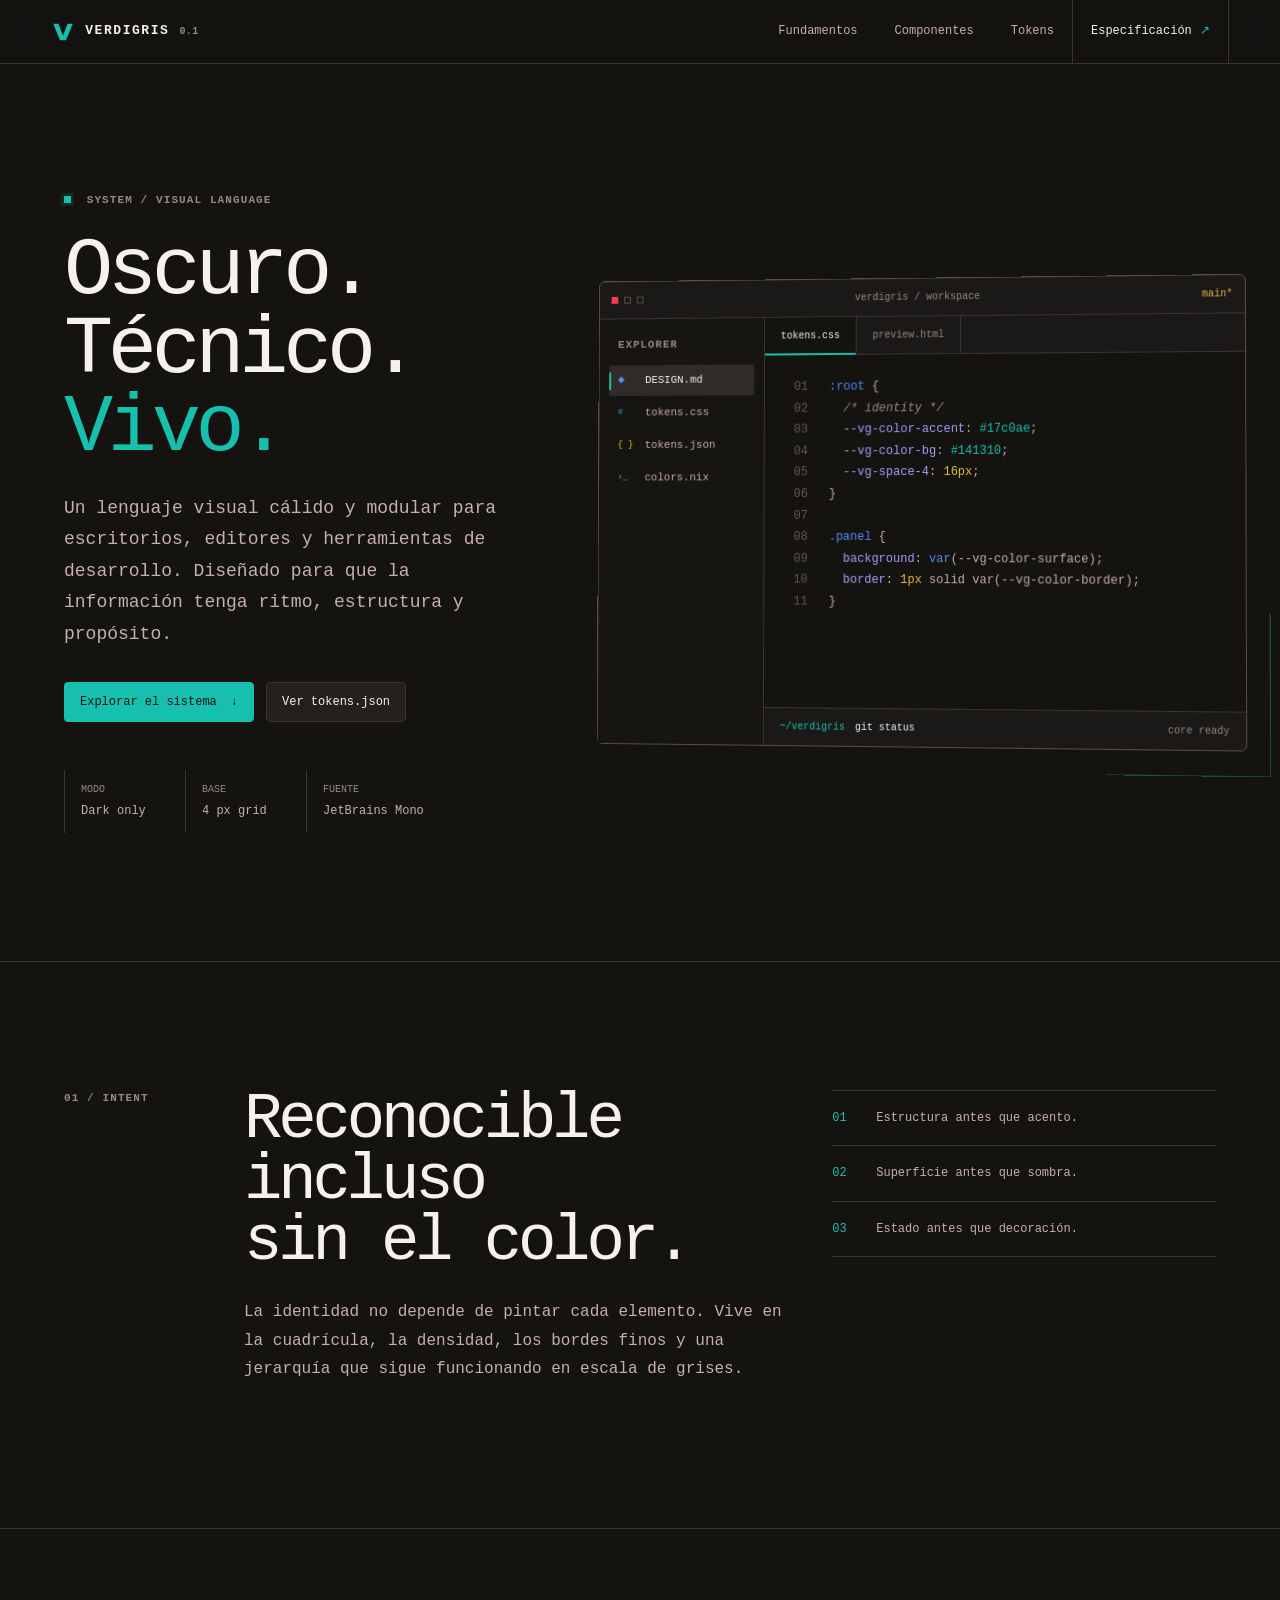
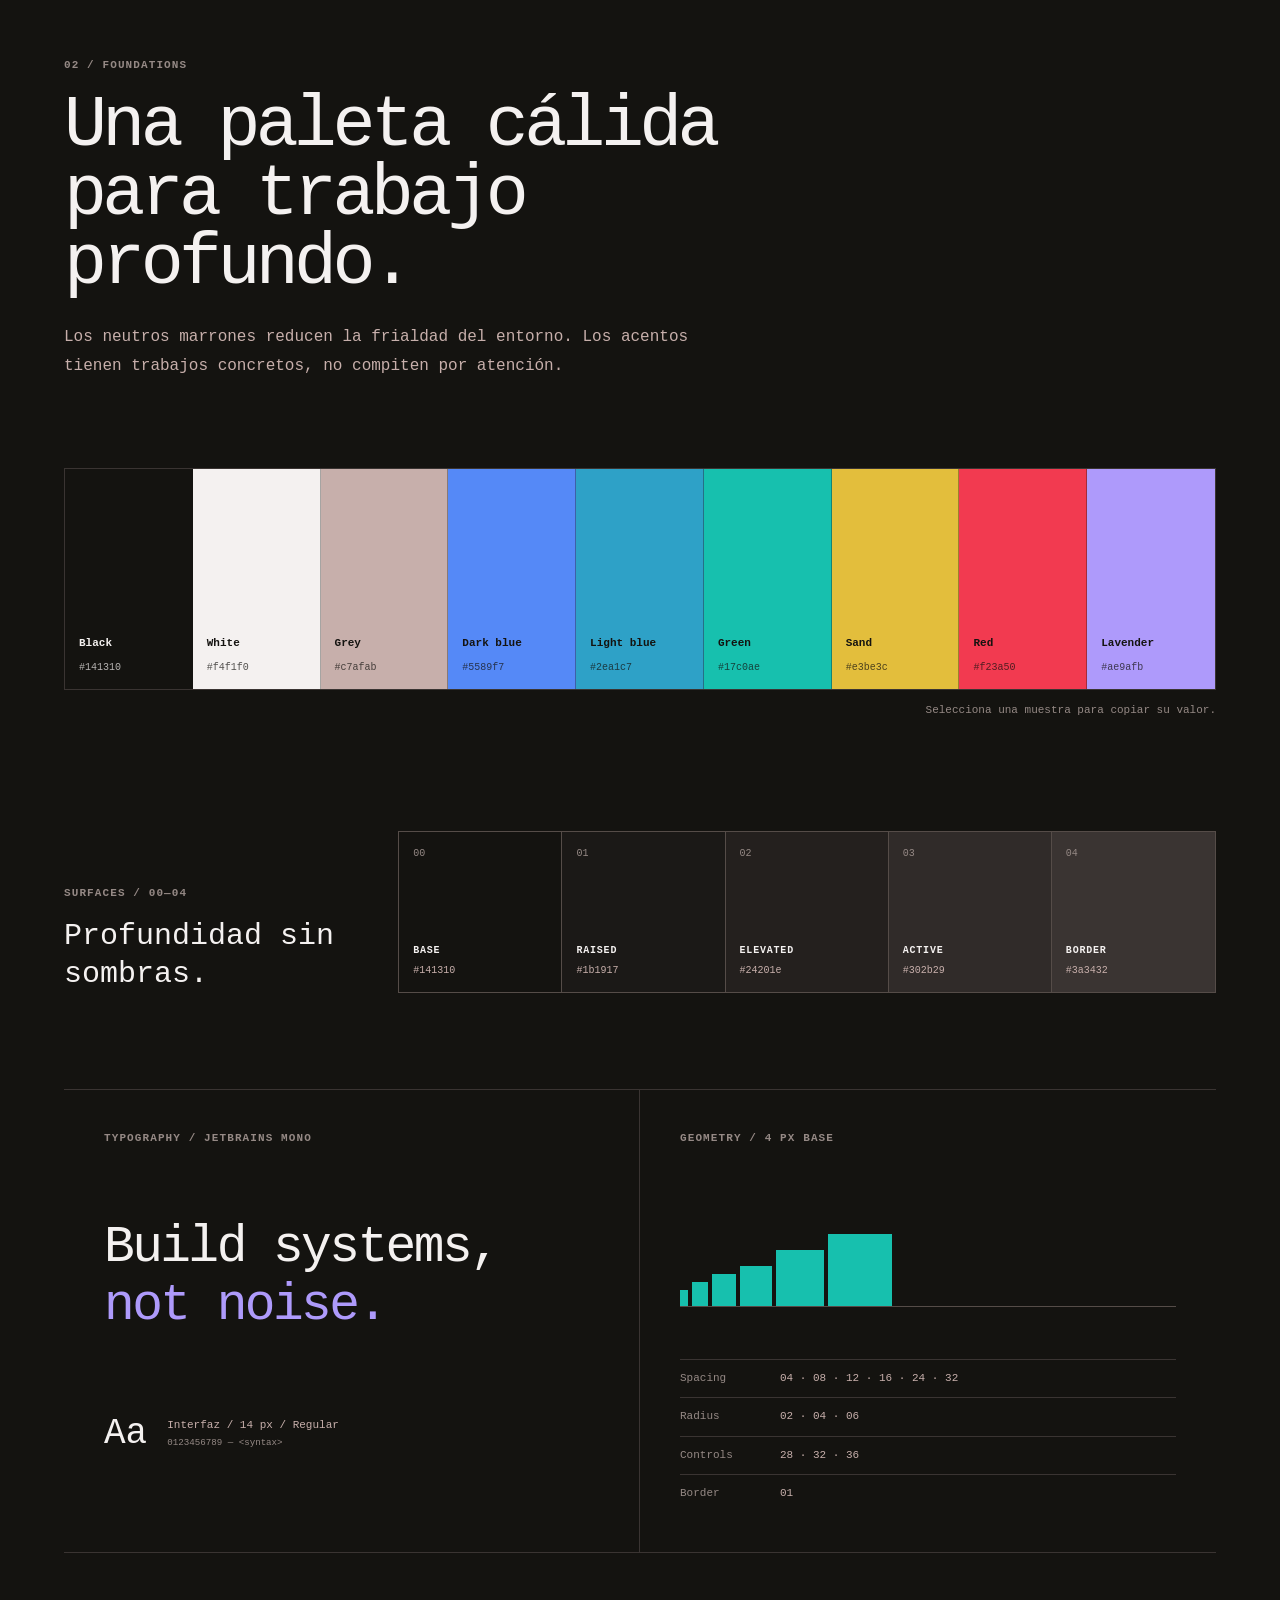
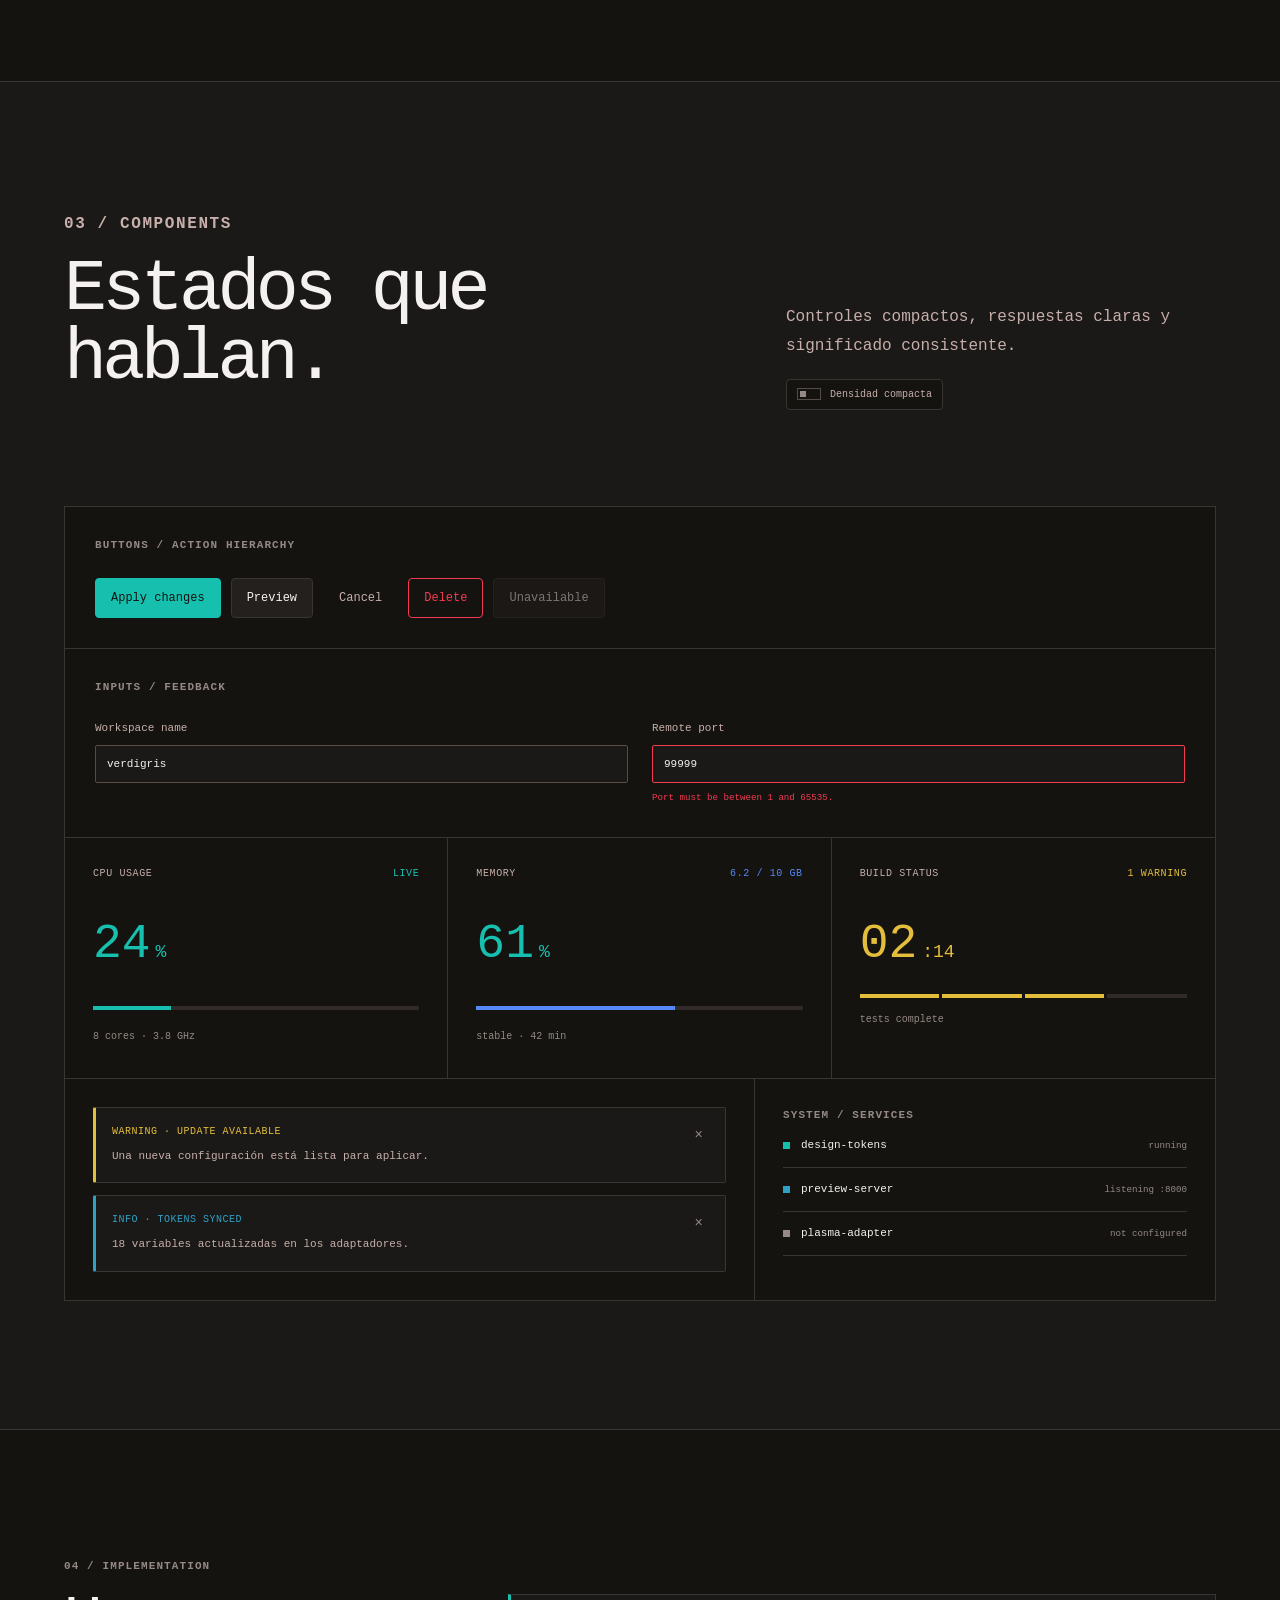
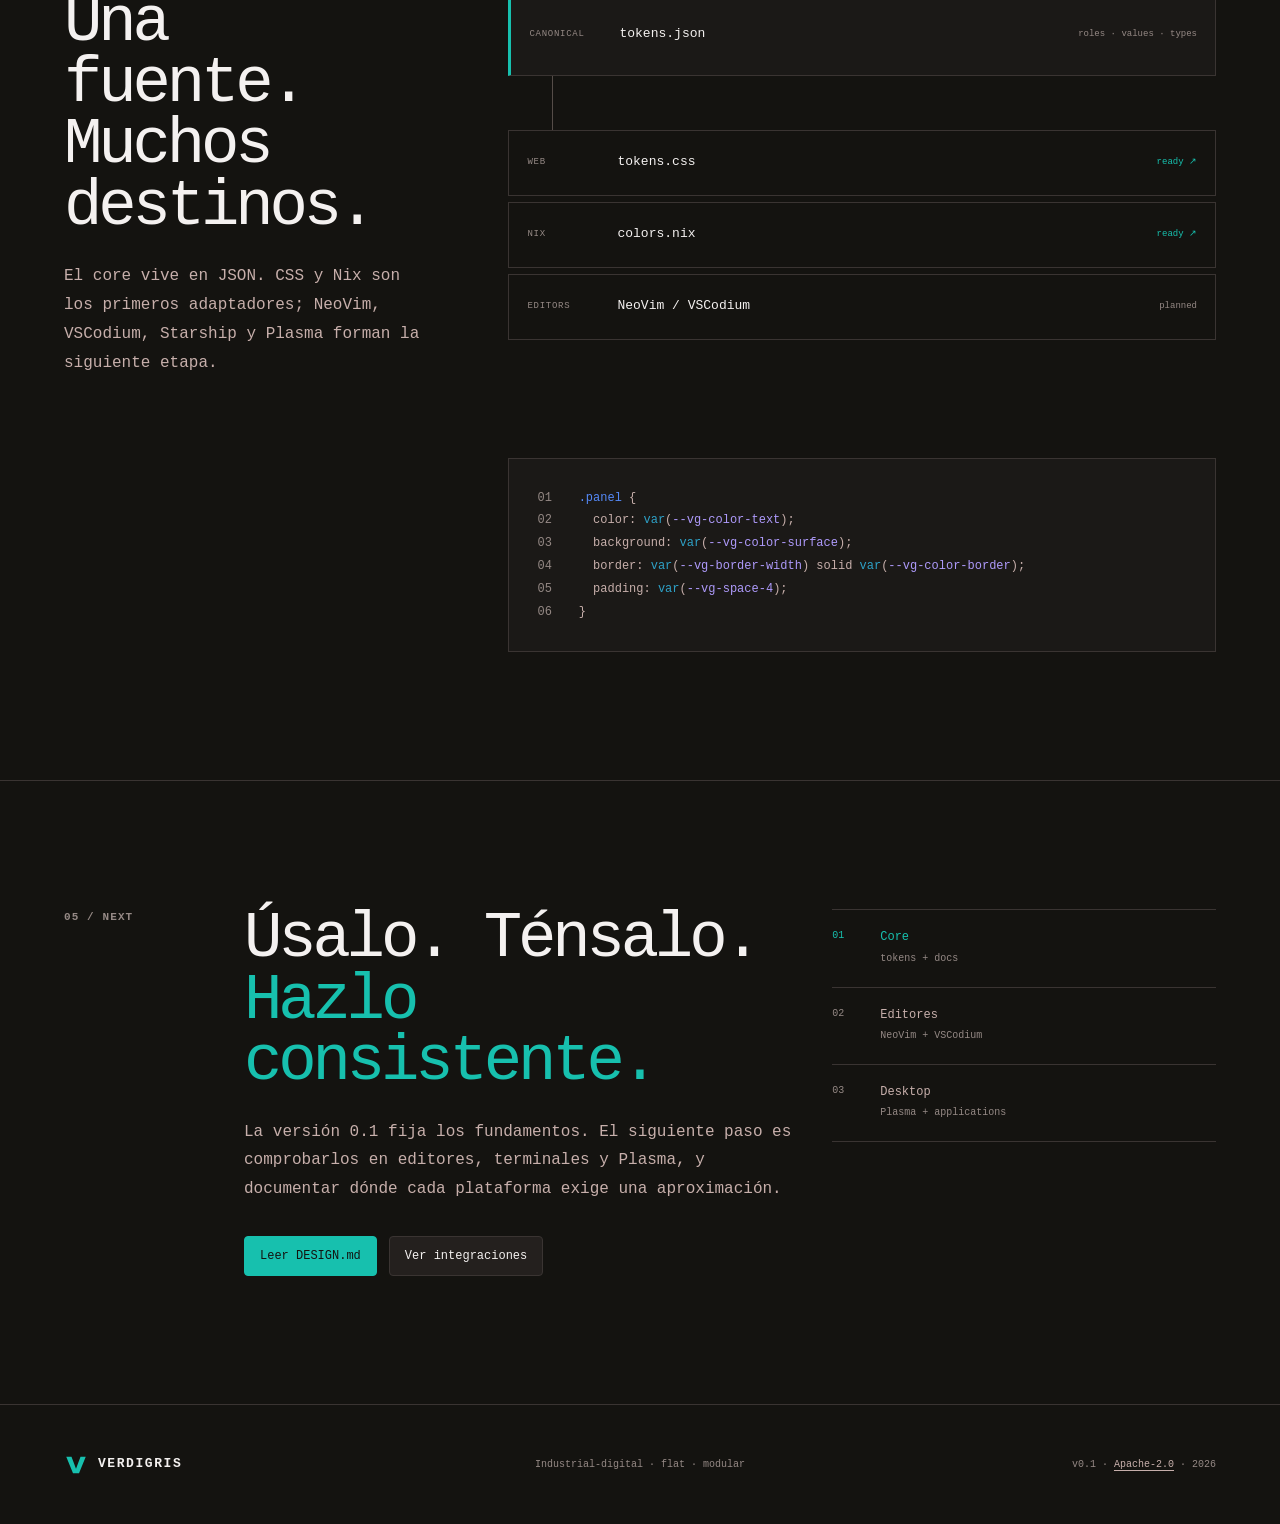
==== commit 46eec45e: "Añadir License Apache 2.0" ====
--- a/index.html
+++ b/index.html
@@ -1,3 +1,6 @@
+<!-- SPDX-FileCopyrightText: 2026 Luis Reis Viera
+     SPDX-License-Identifier: Apache-2.0 -->
+
 <!doctype html>
 <html lang="es">
 <head>
@@ -250,7 +253,7 @@
   <footer class="site-footer">
     <a class="brand" href="#top"><svg class="brand-mark" viewBox="0 0 32 32" aria-hidden="true"><path d="M3 5h7l6 16 6-16h7l-9 22h-8z" fill="currentColor"/></svg><span>VERDIGRIS</span></a>
     <p>Industrial-digital · flat · modular</p>
-    <p>v0.1 / 2026</p>
+    <p>v0.1 · <a href="LICENSE">Apache-2.0</a> · 2026</p>
   </footer>
 
   <div class="toast" role="status" aria-live="polite" aria-atomic="true"></div>
--- a/tokens/tokens.css
+++ b/tokens/tokens.css
@@ -1,3 +1,6 @@
+/* SPDX-FileCopyrightText: 2026 Luis Reis Viera
+   SPDX-License-Identifier: Apache-2.0 */
+
 :root {
   color-scheme: dark;
 
--- a/assets/styles.css
+++ b/assets/styles.css
@@ -1,3 +1,6 @@
+/* SPDX-FileCopyrightText: 2026 Luis Reis Viera
+   SPDX-License-Identifier: Apache-2.0 */
+
 *, *::before, *::after { box-sizing: border-box; }
 
 html {
@@ -262,6 +265,8 @@
 .closing { display: grid; grid-template-columns: 140px 1fr .7fr; gap: 40px; align-items: start; }.closing h2 { margin-top: 0; font-size: clamp(38px, 5vw, 68px); }.roadmap { margin: 0; padding: 0; border-top: 1px solid var(--vg-color-border); list-style: none; }.roadmap li { display: grid; grid-template-columns: 48px 1fr; padding: 18px 0; border-bottom: 1px solid var(--vg-color-border); color: var(--vg-color-text-subtle); }.roadmap li > span { font-size: 10px; }.roadmap b { display: block; color: var(--vg-color-text-muted); font-size: 12px; font-weight: 500; }.roadmap small { font-size: 10px; }.roadmap .done > span, .roadmap .done b { color: var(--vg-color-accent); }
 
 .site-footer { display: grid; min-height: 120px; grid-template-columns: 1fr auto 1fr; align-items: center; padding: 24px clamp(20px, 5vw, 80px); border-top: 1px solid var(--vg-color-border); color: var(--vg-color-text-subtle); font-size: 10px; }.site-footer p:last-child { justify-self: end; }
+.site-footer p a { color: var(--vg-color-text-muted); text-underline-offset: 3px; }
+.site-footer p a:hover { color: var(--vg-color-accent); }
 .toast { position: fixed; z-index: 50; right: 20px; bottom: 20px; max-width: calc(100vw - 40px); padding: 10px 14px; border: 1px solid var(--vg-color-accent); border-radius: var(--vg-radius-md); color: var(--vg-color-text); background: var(--vg-color-surface-raised); font-size: 11px; opacity: 0; transform: translateY(8px); pointer-events: none; transition: opacity var(--vg-motion-normal), transform var(--vg-motion-normal); }.toast.is-visible { opacity: 1; transform: translateY(0); }
 
 @media (max-width: 1100px) {
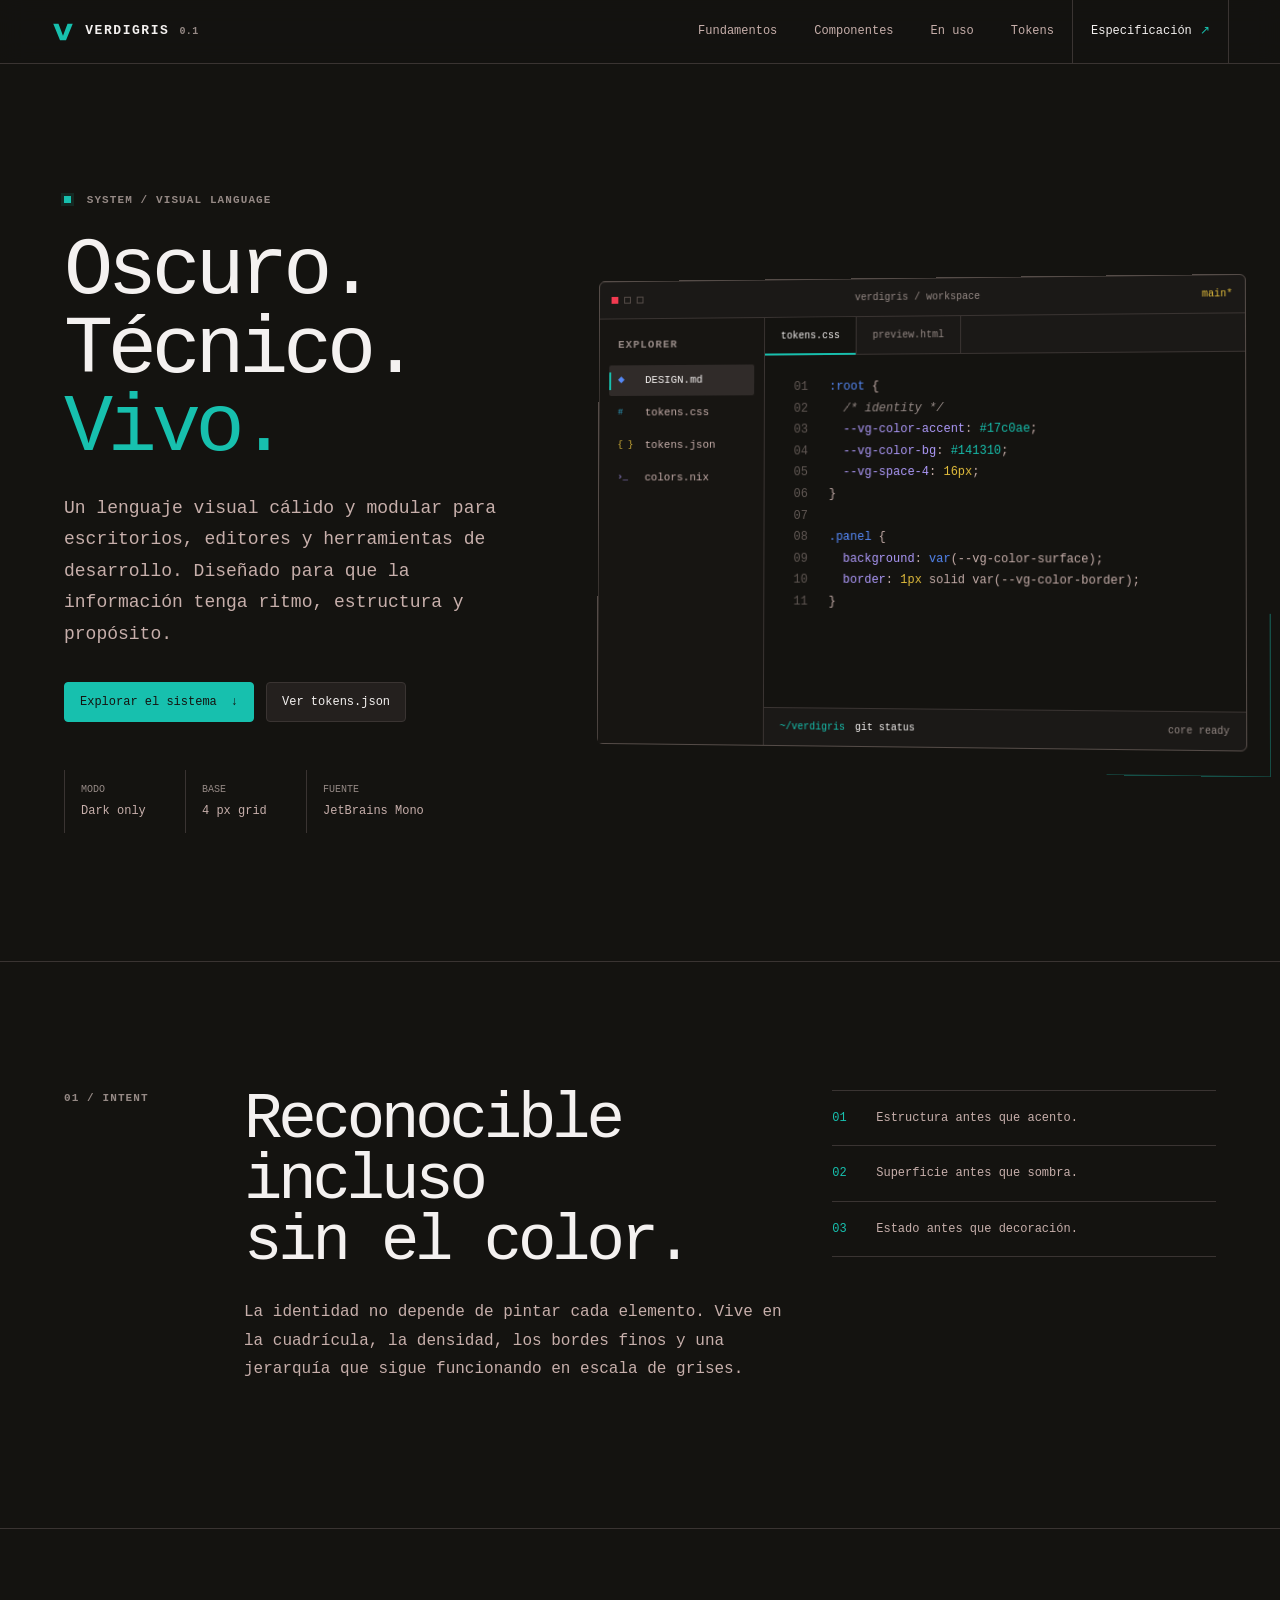
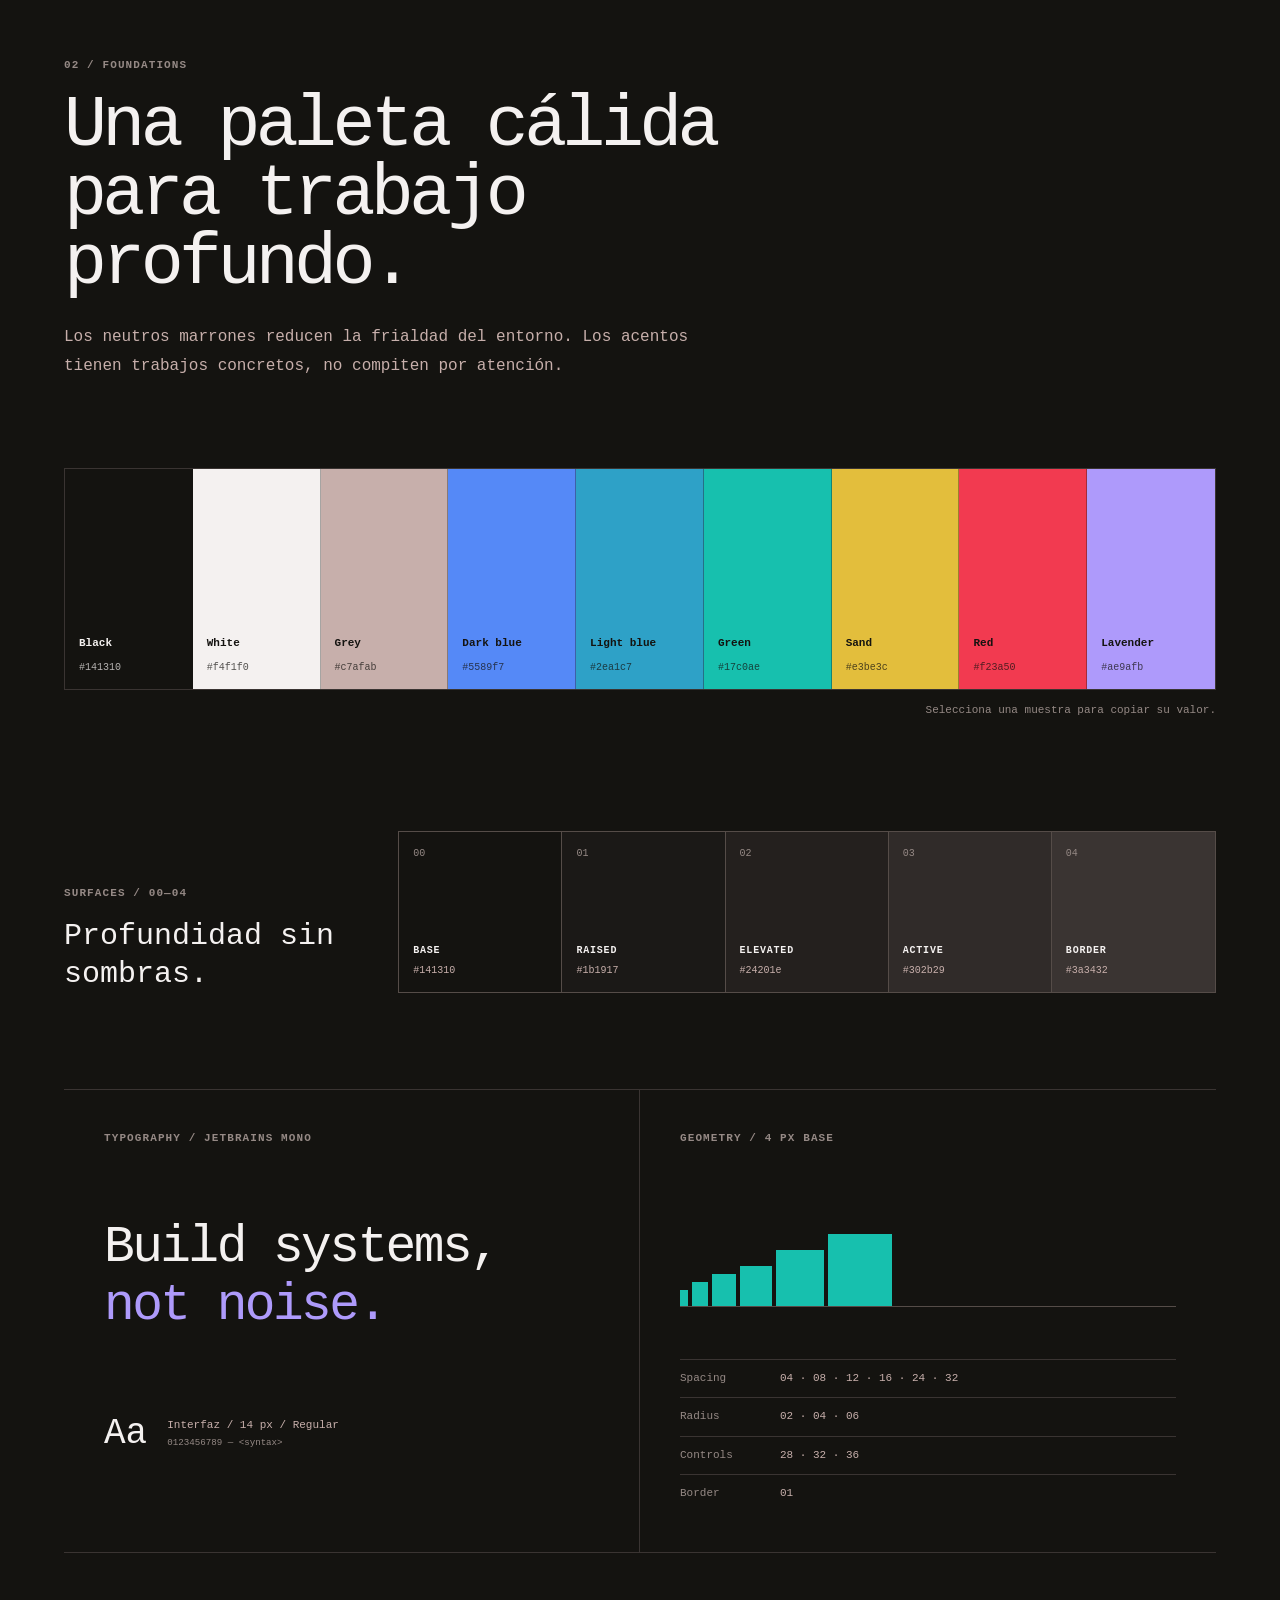
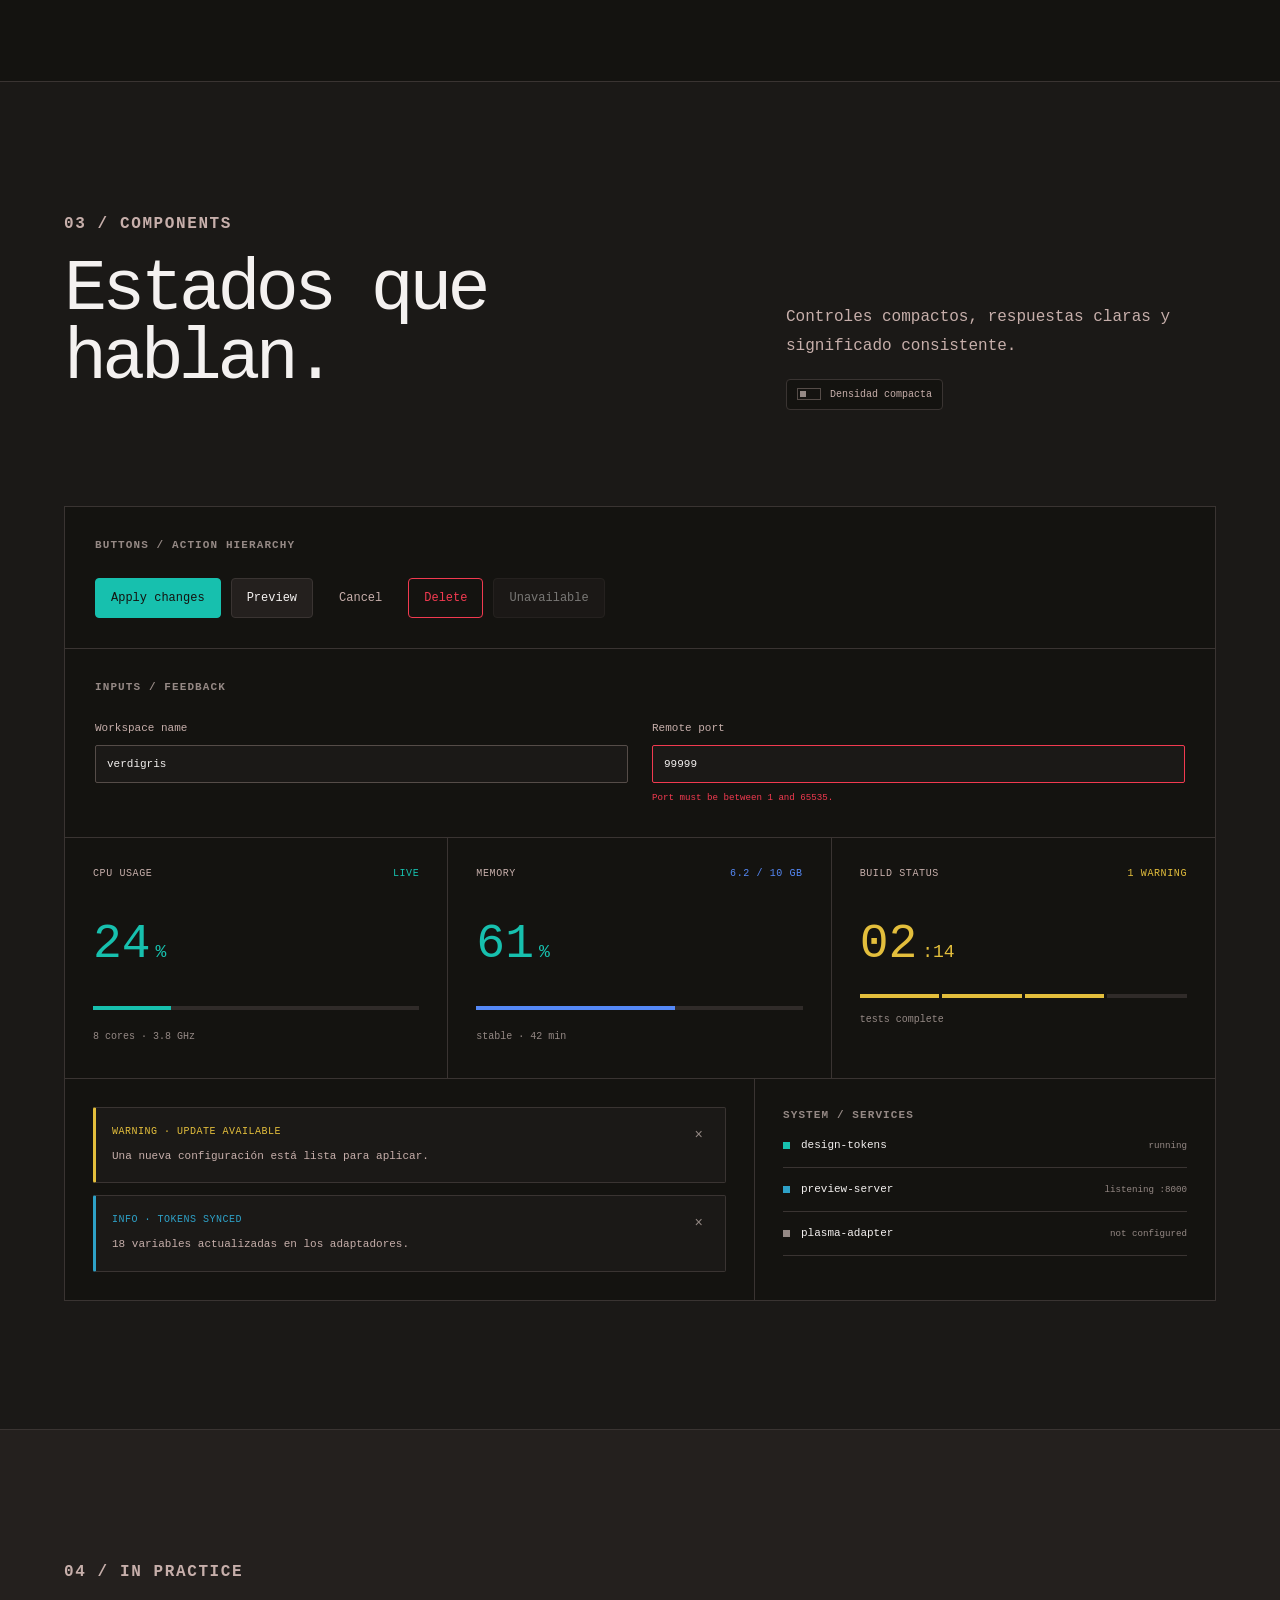
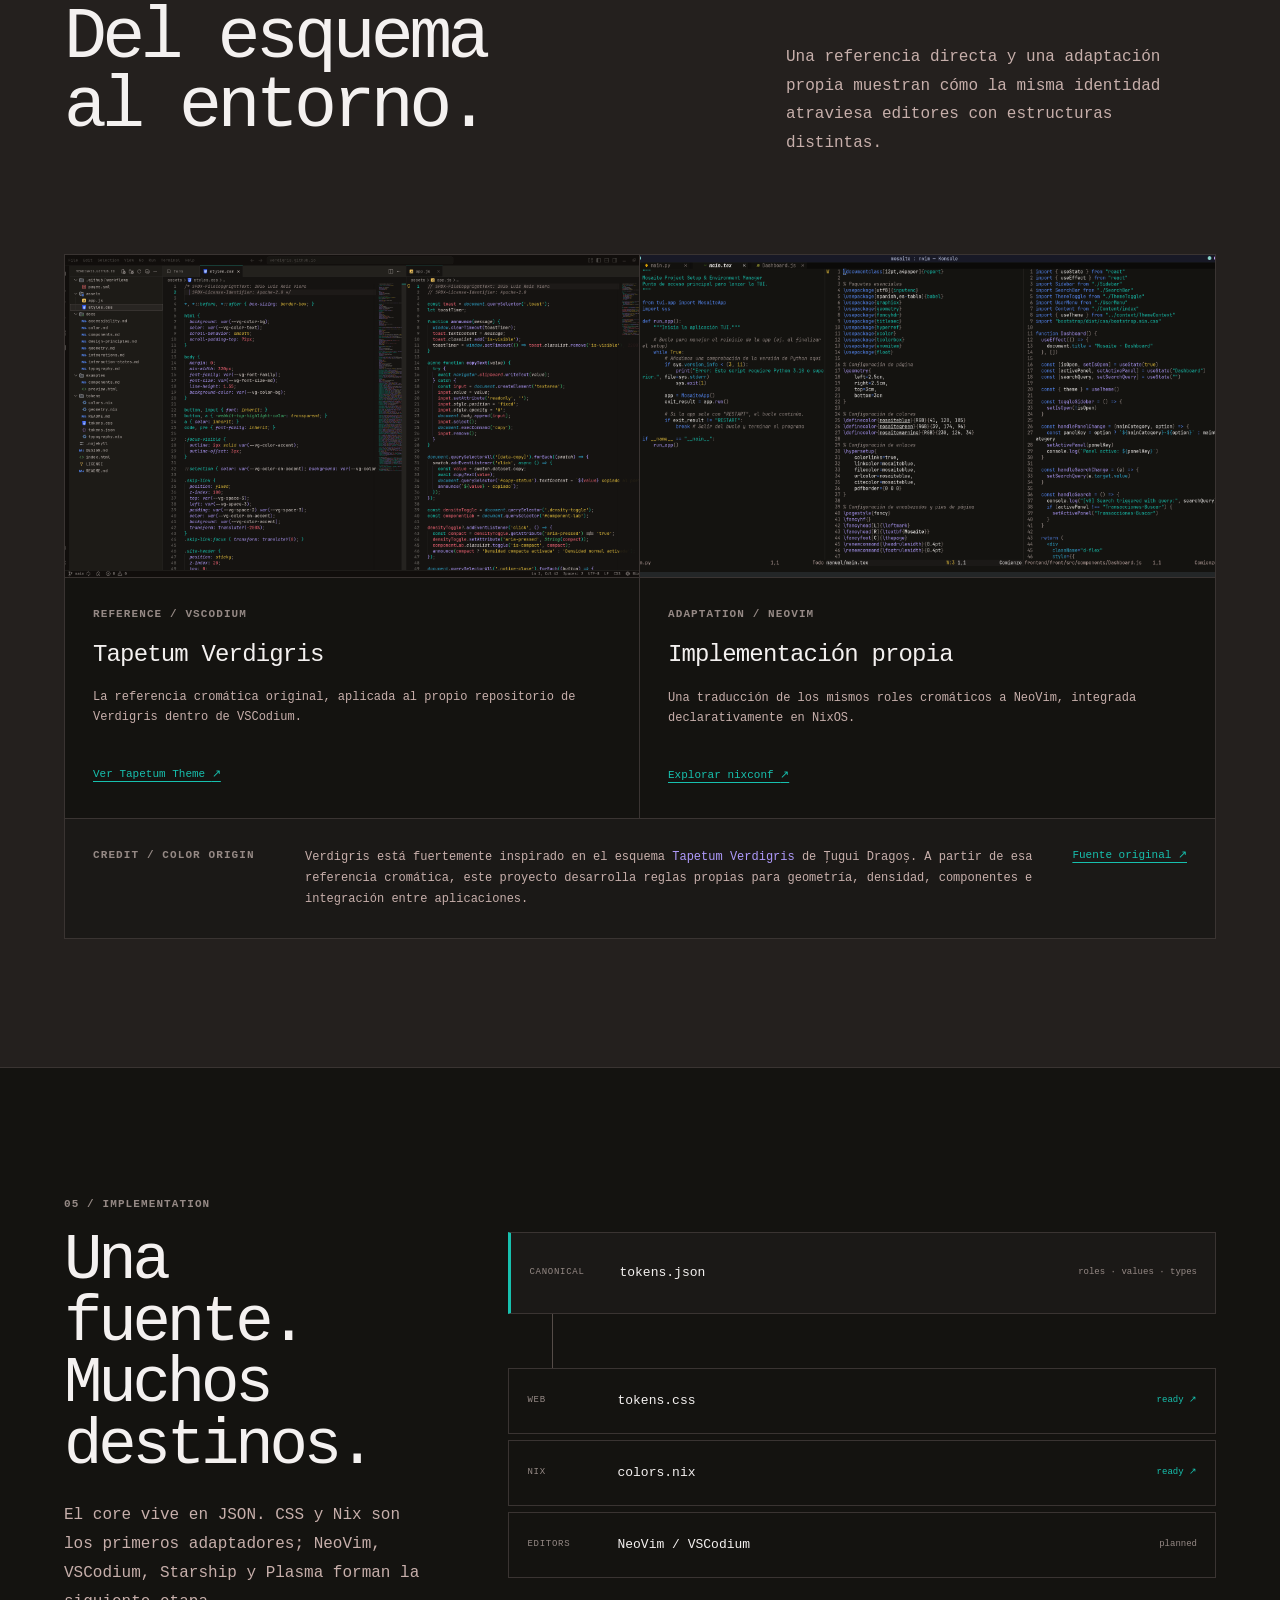
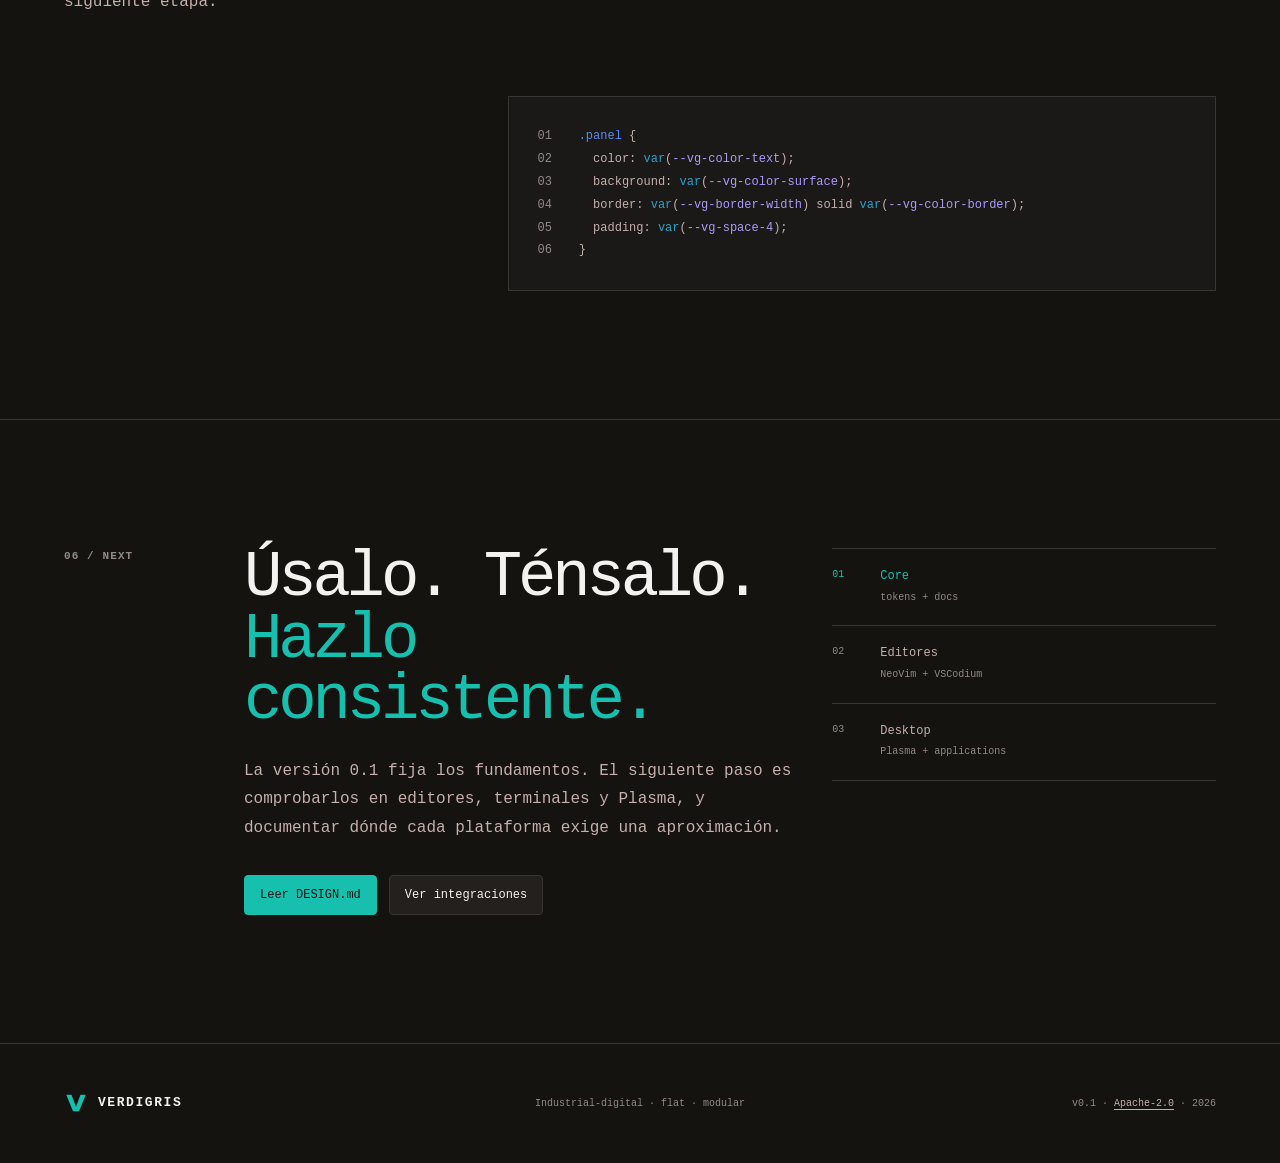
==== commit 66cf7086: "Añadir screenshoots" ====
--- a/index.html
+++ b/index.html
@@ -27,6 +27,7 @@
     <nav class="site-nav" aria-label="Navegación principal">
       <a href="#foundations">Fundamentos</a>
       <a href="#components">Componentes</a>
+      <a href="#showcase">En uso</a>
       <a href="#tokens">Tokens</a>
       <a class="nav-source" href="DESIGN.md">Especificación <span aria-hidden="true">↗</span></a>
     </nav>
@@ -209,9 +210,55 @@
       </div>
     </section>
 
+    <section class="section showcase-section" id="showcase" aria-labelledby="showcase-title">
+      <div class="section-heading section-heading--row">
+        <div>
+          <p class="section-index">04 / IN PRACTICE</p>
+          <h2 id="showcase-title">Del esquema<br>al entorno.</h2>
+        </div>
+        <div>
+          <p>Una referencia directa y una adaptación propia muestran cómo la misma identidad atraviesa editores con estructuras distintas.</p>
+        </div>
+      </div>
+
+      <div class="showcase-grid">
+        <figure class="showcase-card">
+          <a class="screenshot-link" href="assets/screenshots/VSCodium.png" target="_blank" rel="noopener" aria-label="Abrir captura de VSCodium a tamaño completo">
+            <img src="assets/screenshots/VSCodium.png" width="1920" height="1080" loading="lazy" decoding="async" alt="VSCodium con tres paneles: explorador de archivos y código CSS y JavaScript usando el esquema Tapetum Verdigris">
+            <span>Ampliar <span aria-hidden="true">↗</span></span>
+          </a>
+          <figcaption>
+            <p class="mini-label">REFERENCE / VSCODIUM</p>
+            <h3>Tapetum Verdigris</h3>
+            <p>La referencia cromática original, aplicada al propio repositorio de Verdigris dentro de VSCodium.</p>
+            <a href="https://marketplace.visualstudio.com/items?itemName=tuguidragos.tapetum" target="_blank" rel="noopener">Ver Tapetum Theme <span aria-hidden="true">↗</span></a>
+          </figcaption>
+        </figure>
+
+        <figure class="showcase-card">
+          <a class="screenshot-link" href="assets/screenshots/NeoVim.png" target="_blank" rel="noopener" aria-label="Abrir captura de NeoVim a tamaño completo">
+            <img src="assets/screenshots/NeoVim.png" width="1920" height="1080" loading="lazy" decoding="async" alt="NeoVim en Konsole con tres paneles de código Python, LaTeX y JavaScript usando una adaptación propia de Verdigris">
+            <span>Ampliar <span aria-hidden="true">↗</span></span>
+          </a>
+          <figcaption>
+            <p class="mini-label">ADAPTATION / NEOVIM</p>
+            <h3>Implementación propia</h3>
+            <p>Una traducción de los mismos roles cromáticos a NeoVim, integrada declarativamente en NixOS.</p>
+            <a href="https://github.com/luantorv/nixconf" target="_blank" rel="noopener">Explorar nixconf <span aria-hidden="true">↗</span></a>
+          </figcaption>
+        </figure>
+      </div>
+
+      <aside class="inspiration-note" aria-label="Crédito de inspiración">
+        <p class="mini-label">CREDIT / COLOR ORIGIN</p>
+        <p>Verdigris está fuertemente inspirado en el esquema <strong>Tapetum Verdigris</strong> de Țugui Dragoș. A partir de esa referencia cromática, este proyecto desarrolla reglas propias para geometría, densidad, componentes e integración entre aplicaciones.</p>
+        <a href="https://marketplace.visualstudio.com/items?itemName=tuguidragos.tapetum" target="_blank" rel="noopener">Fuente original <span aria-hidden="true">↗</span></a>
+      </aside>
+    </section>
+
     <section class="section token-section" id="tokens" aria-labelledby="tokens-title">
       <div class="section-heading">
-        <p class="section-index">04 / IMPLEMENTATION</p>
+        <p class="section-index">05 / IMPLEMENTATION</p>
         <h2 id="tokens-title">Una fuente.<br>Muchos destinos.</h2>
         <p>El core vive en JSON. CSS y Nix son los primeros adaptadores; NeoVim, VSCodium, Starship y Plasma forman la siguiente etapa.</p>
       </div>
@@ -233,7 +280,7 @@
     </section>
 
     <section class="closing ruled-section" aria-labelledby="closing-title">
-      <p class="section-index">05 / NEXT</p>
+      <p class="section-index">06 / NEXT</p>
       <div>
         <h2 id="closing-title">Úsalo. Ténsalo.<br><span>Hazlo consistente.</span></h2>
         <p>La versión 0.1 fija los fundamentos. El siguiente paso es comprobarlos en editores, terminales y Plasma, y documentar dónde cada plataforma exige una aproximación.</p>
--- a/assets/styles.css
+++ b/assets/styles.css
@@ -256,6 +256,25 @@
 .notice.is-closing { opacity: 0; transform: translateX(8px); transition: opacity var(--vg-motion-slow), transform var(--vg-motion-slow); }
 .state-list { padding: 28px; }.state-list > div { display: grid; grid-template-columns: 18px 1fr auto; align-items: center; padding: 13px 0; border-bottom: 1px solid var(--vg-color-border); font-size: 11px; }.state-list b { font-weight: 400; }.state-list small { color: var(--vg-color-text-subtle); }.indicator { width: 7px; height: 7px; background: var(--vg-color-text-subtle); }.indicator--ok{background:var(--vg-color-accent)}.indicator--info{background:var(--vg-color-info)}.indicator--idle{background:var(--vg-color-text-subtle)}
 
+.showcase-section { max-width: none; background: var(--vg-color-surface-raised); }
+.showcase-section > * { max-width: 1340px; margin-inline: auto; }
+.showcase-grid { display: grid; grid-template-columns: 1fr 1fr; border: 1px solid var(--vg-color-border); background: var(--vg-color-bg); }
+.showcase-card { min-width: 0; margin: 0; border-right: 1px solid var(--vg-color-border); }
+.showcase-card:last-child { border-right: 0; }
+.screenshot-link { position: relative; display: block; aspect-ratio: 16 / 9; overflow: hidden; border-bottom: 1px solid var(--vg-color-border); background: var(--vg-color-bg); }
+.screenshot-link img { display: block; width: 100%; height: 100%; object-fit: cover; transition: opacity var(--vg-motion-normal) var(--vg-motion-ease); }
+.screenshot-link > span { position: absolute; right: 12px; bottom: 12px; padding: 7px 9px; border: 1px solid var(--vg-color-border-strong); color: var(--vg-color-text); background: rgba(20, 19, 16, .92); font-size: 10px; opacity: 0; transform: translateY(4px); transition: opacity var(--vg-motion-normal), transform var(--vg-motion-normal); }
+.screenshot-link:hover img { opacity: .78; }
+.screenshot-link:hover > span, .screenshot-link:focus-visible > span { opacity: 1; transform: translateY(0); }
+.showcase-card figcaption { min-height: 240px; padding: 28px; }
+.showcase-card h3 { margin: 13px 0 14px; font-size: 24px; font-weight: var(--vg-font-weight-medium); letter-spacing: -.035em; }
+.showcase-card figcaption > p:not(.mini-label) { min-height: 52px; margin: 0 0 24px; color: var(--vg-color-text-muted); font-size: 12px; line-height: 1.7; }
+.showcase-card figcaption > a, .inspiration-note > a { color: var(--vg-color-accent); font-size: 11px; text-underline-offset: 4px; }
+.showcase-card figcaption > a:hover, .inspiration-note > a:hover { color: var(--vg-color-text); }
+.inspiration-note { display: grid; grid-template-columns: 180px 1fr auto; gap: 32px; align-items: start; padding: 28px; border: 1px solid var(--vg-color-border); border-top: 0; background: var(--vg-color-surface); }
+.inspiration-note > p:nth-child(2) { max-width: 760px; margin: 0; color: var(--vg-color-text-muted); font-size: 12px; line-height: 1.75; }
+.inspiration-note strong { color: var(--vg-color-highlight); font-weight: var(--vg-font-weight-medium); }
+
 .token-section { display: grid; grid-template-columns: .68fr 1.32fr; gap: 80px; }.token-section .section-heading { margin: 0; }.token-section .section-heading h2 { font-size: clamp(38px, 5vw, 66px); }
 .token-flow { align-self: start; margin-top: 36px; }.token-source, .token-targets > * { display: grid; min-height: 82px; grid-template-columns: 90px 1fr auto; align-items: center; padding: 18px; border: 1px solid var(--vg-color-border); background: var(--vg-color-surface); text-decoration: none; }.token-source { border-left: 3px solid var(--vg-color-accent); }.token-flow span { color: var(--vg-color-text-subtle); font-size: 9px; letter-spacing: .08em; }.token-flow b { font-size: 13px; font-weight: 500; }.token-flow small { color: var(--vg-color-text-subtle); font-size: 9px; }
 .flow-lines { height: 54px; margin-left: 44px; border-left: 1px solid var(--vg-color-border-strong); }.flow-lines i { display: none; }
@@ -270,6 +289,7 @@
 .toast { position: fixed; z-index: 50; right: 20px; bottom: 20px; max-width: calc(100vw - 40px); padding: 10px 14px; border: 1px solid var(--vg-color-accent); border-radius: var(--vg-radius-md); color: var(--vg-color-text); background: var(--vg-color-surface-raised); font-size: 11px; opacity: 0; transform: translateY(8px); pointer-events: none; transition: opacity var(--vg-motion-normal), transform var(--vg-motion-normal); }.toast.is-visible { opacity: 1; transform: translateY(0); }
 
 @media (max-width: 1100px) {
+  .site-nav a { padding-inline: 12px; }
   .hero { grid-template-columns: 1fr; }
   .workbench { width: 760px; max-width: calc(100vw - 40px); min-width: 0; justify-self: center; transform: none; }
   .palette { grid-template-columns: repeat(3, 1fr); }.swatch { min-height: 170px; border-bottom: 1px solid rgba(20, 19, 16, .35); }
@@ -288,6 +308,7 @@
   .surface-stack { grid-template-columns: 1fr; }.surface { min-height: 88px; border-right: 0; border-bottom: 1px solid var(--vg-color-border-strong); }.surface:last-child { border-bottom: 0; }
   .type-geometry { grid-template-columns: 1fr; }.type-specimen { border-right: 0; border-bottom: 1px solid var(--vg-color-border); }.type-specimen, .geometry-specimen { min-height: auto; padding: 28px 20px; }.type-display { margin: 48px 0; }
   .field-grid, .lab-metrics, .lab-bottom { grid-template-columns: 1fr; }.metric { min-height: 210px; border-right: 0; border-bottom: 1px solid var(--vg-color-border); }.metric:last-child { border-bottom: 0; }.notices { border-right: 0; border-bottom: 1px solid var(--vg-color-border); }.lab-block, .metric, .notices, .state-list { padding: 20px; }
+  .showcase-grid { grid-template-columns: 1fr; }.showcase-card { border-right: 0; border-bottom: 1px solid var(--vg-color-border); }.showcase-card:last-child { border-bottom: 0; }.screenshot-link > span { opacity: 1; transform: none; }.showcase-card figcaption { min-height: 0; padding: 22px 20px; }.showcase-card figcaption > p:not(.mini-label) { min-height: 0; }.inspiration-note { grid-template-columns: 1fr; gap: 14px; padding: 22px 20px; }.inspiration-note > a { justify-self: start; }
   .token-section { grid-template-columns: 1fr; }.code-sample { grid-column: 1; }.token-section .section-heading { margin-bottom: 20px; }.token-targets > *, .token-source { grid-template-columns: 70px 1fr auto; }
   .site-footer { grid-template-columns: 1fr auto; }.site-footer > p:first-of-type { display: none; }
 }
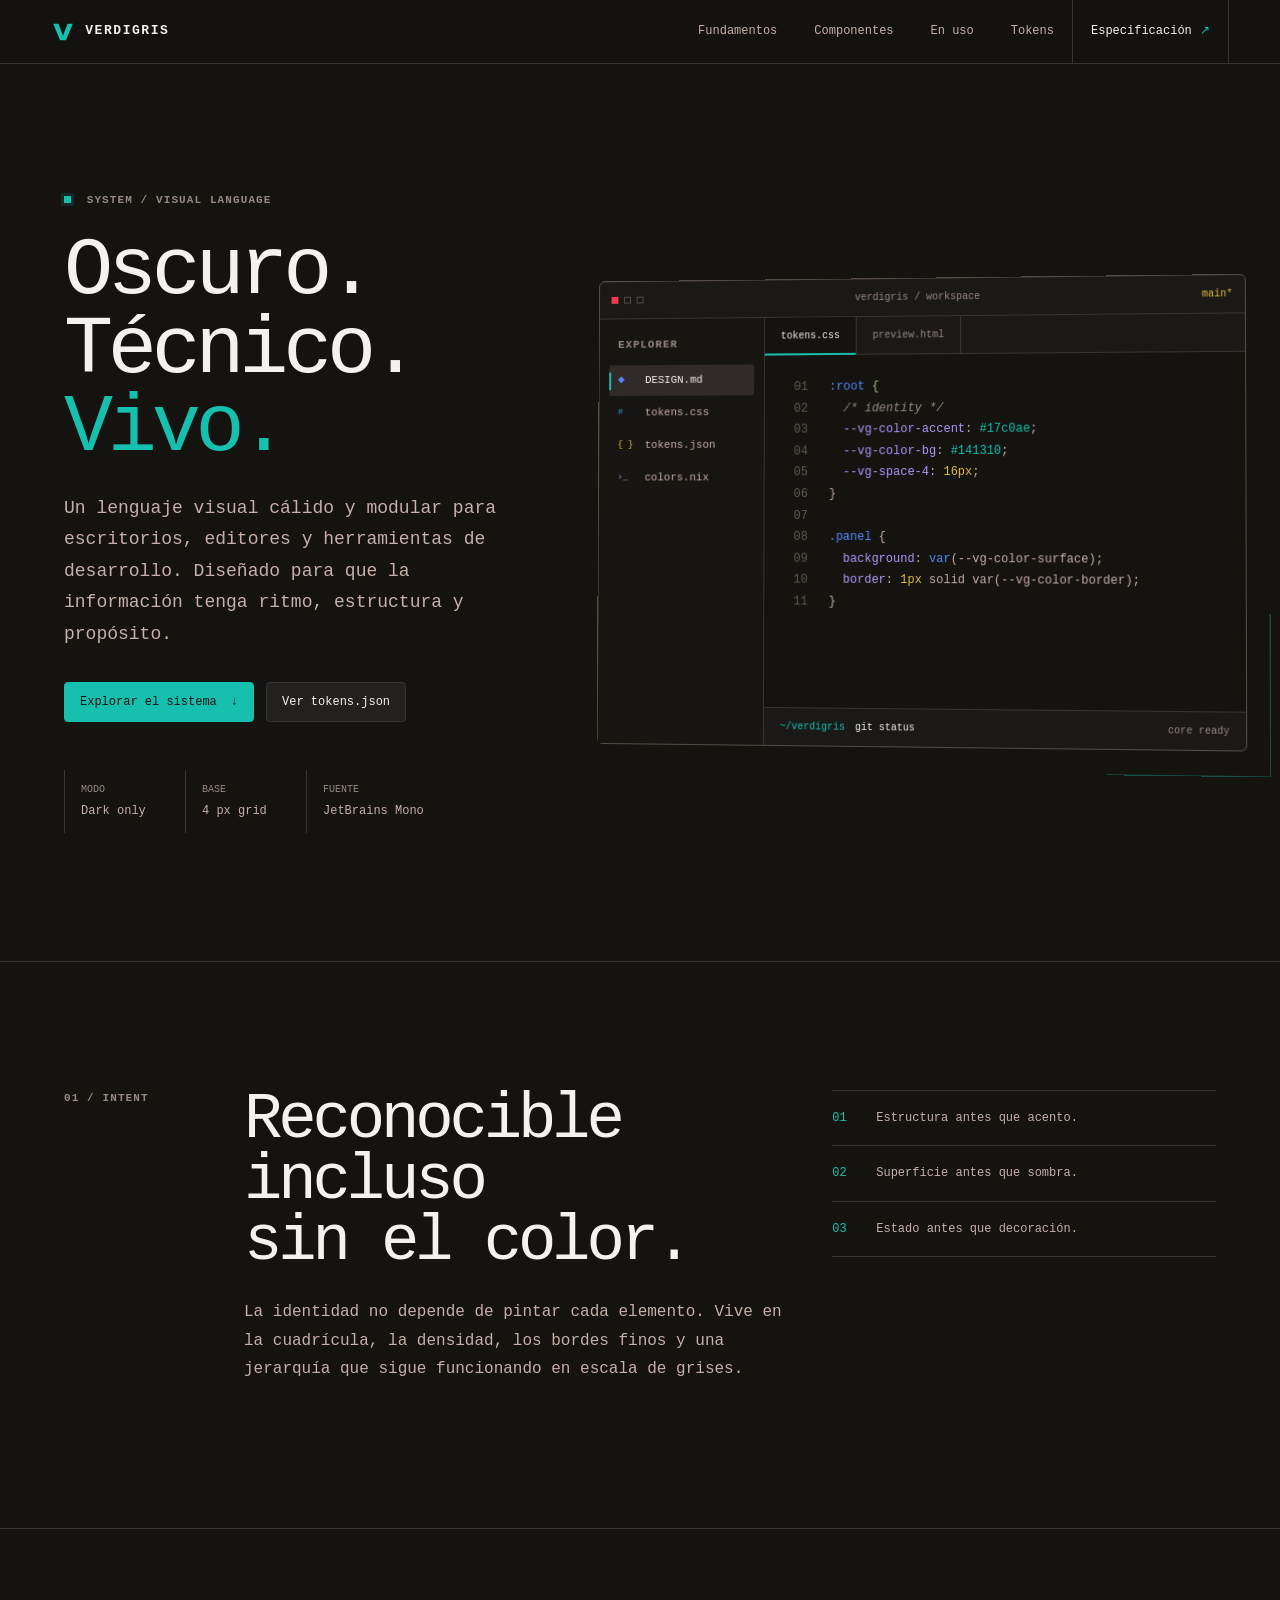
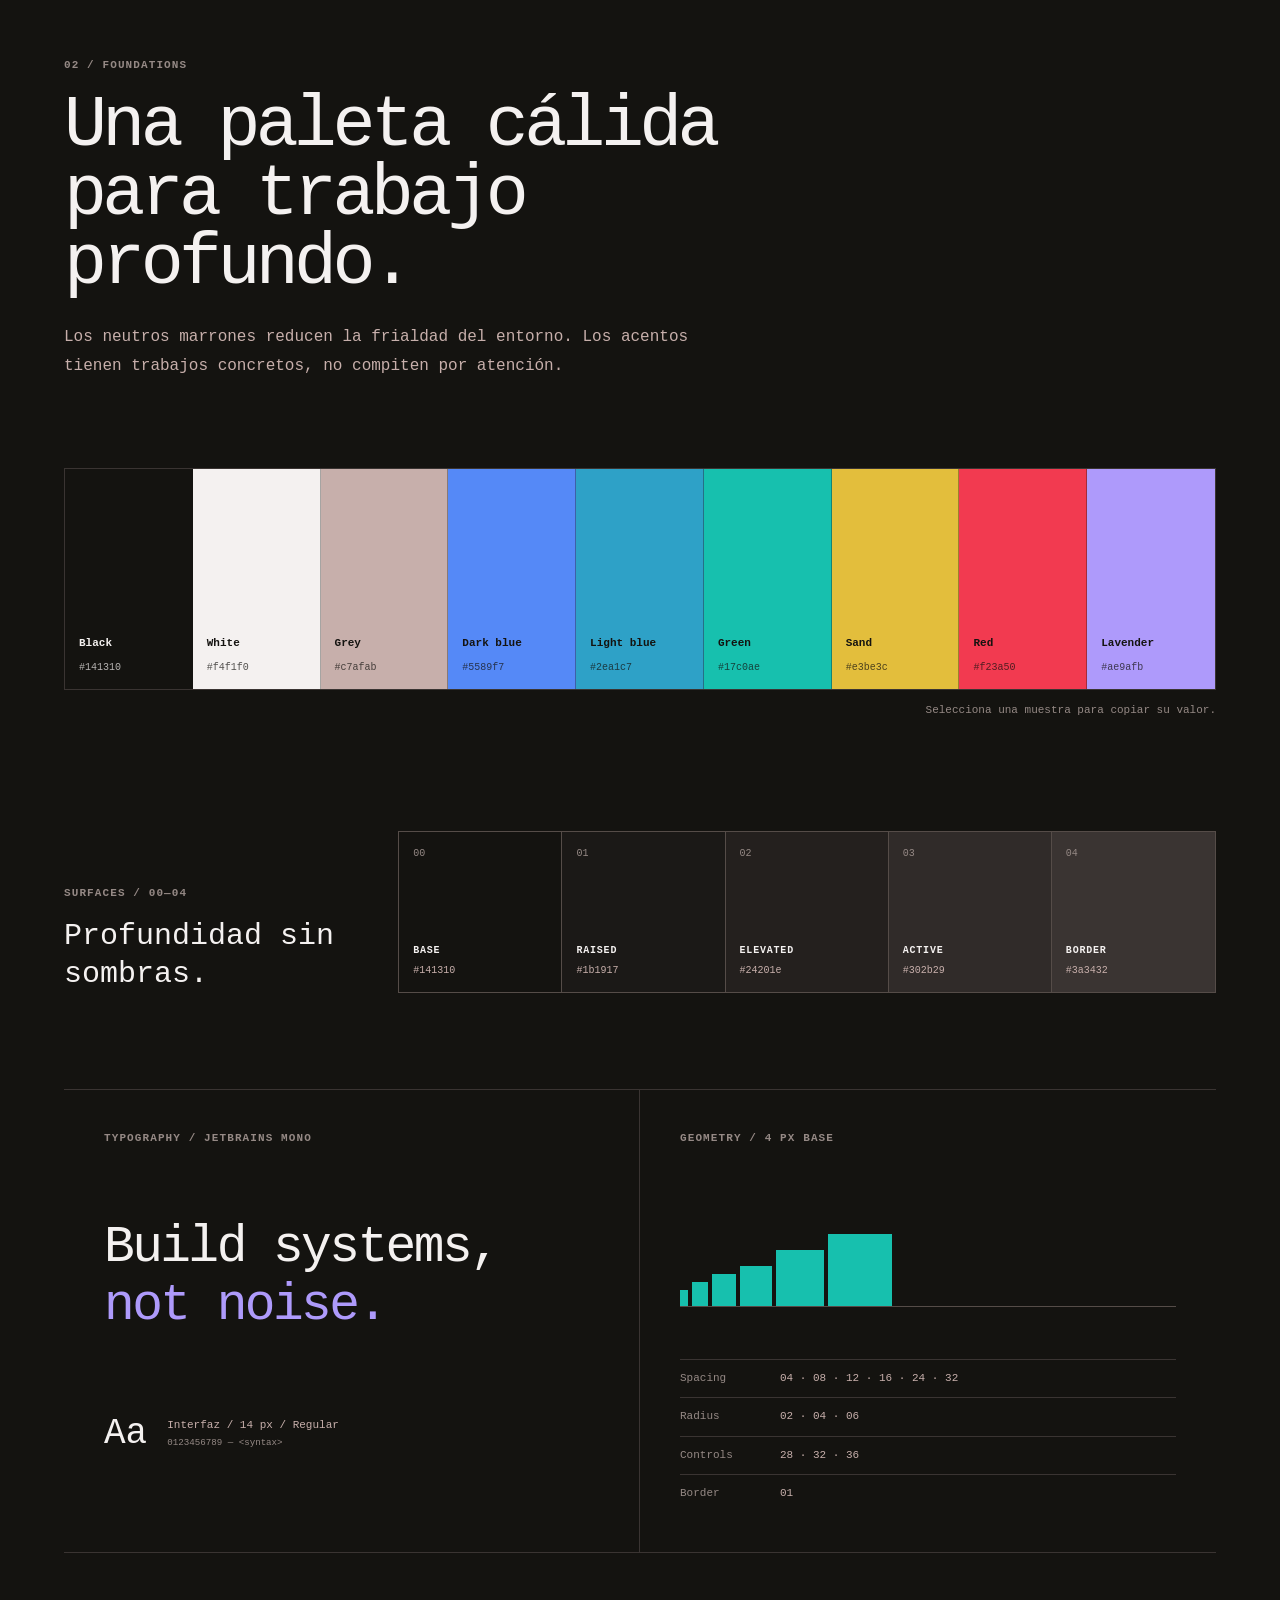
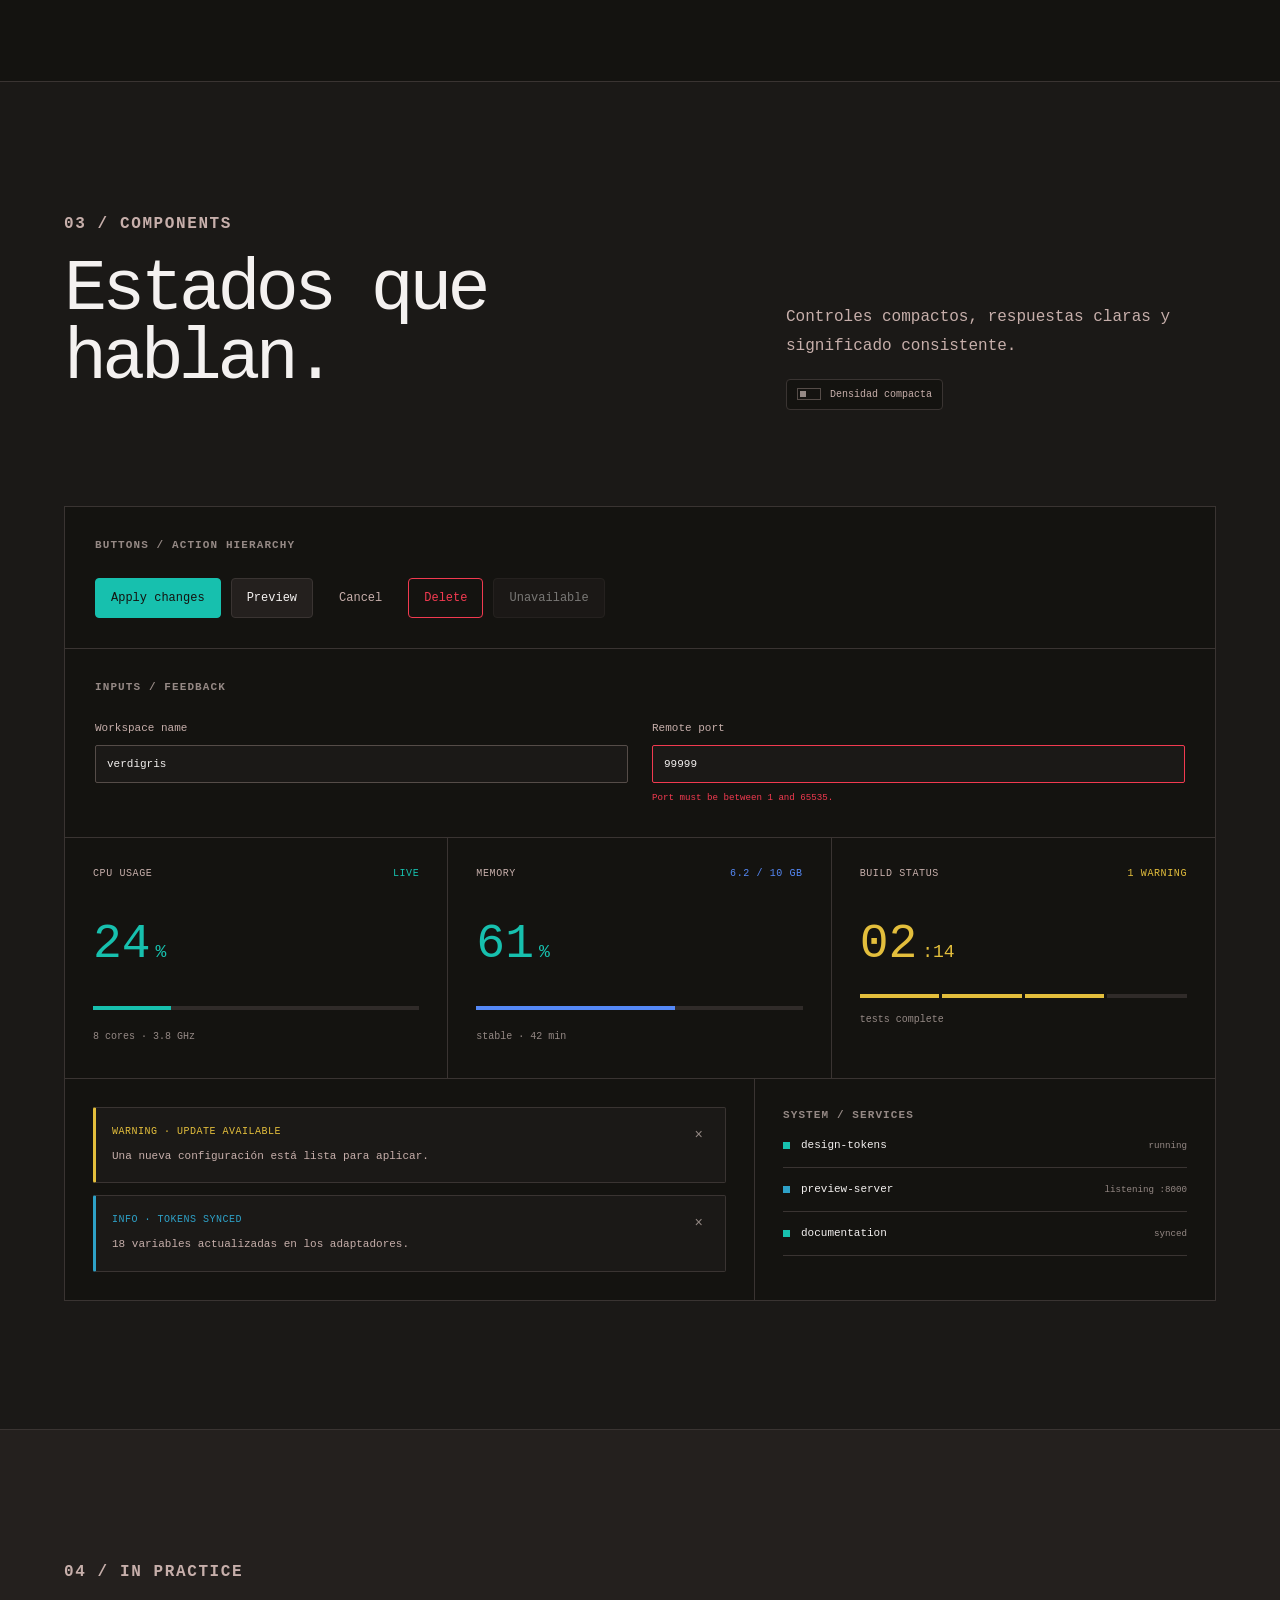
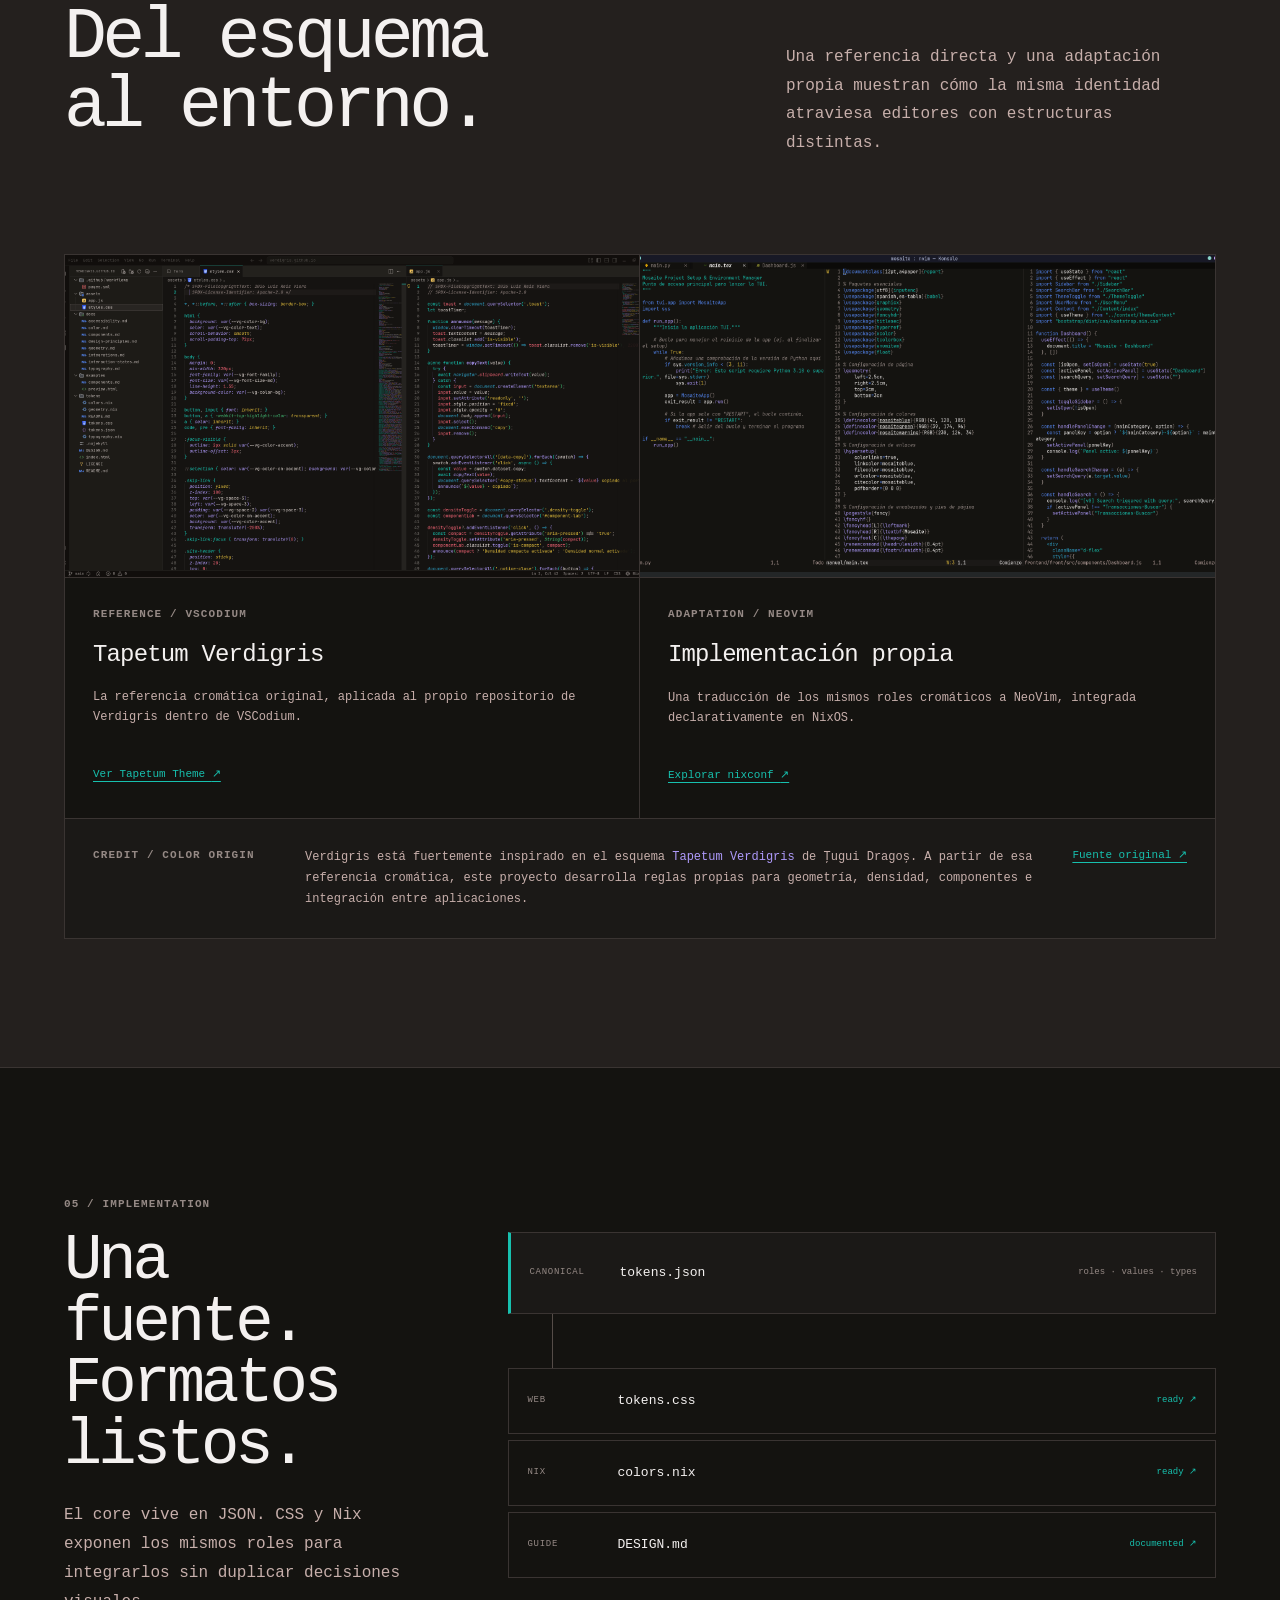
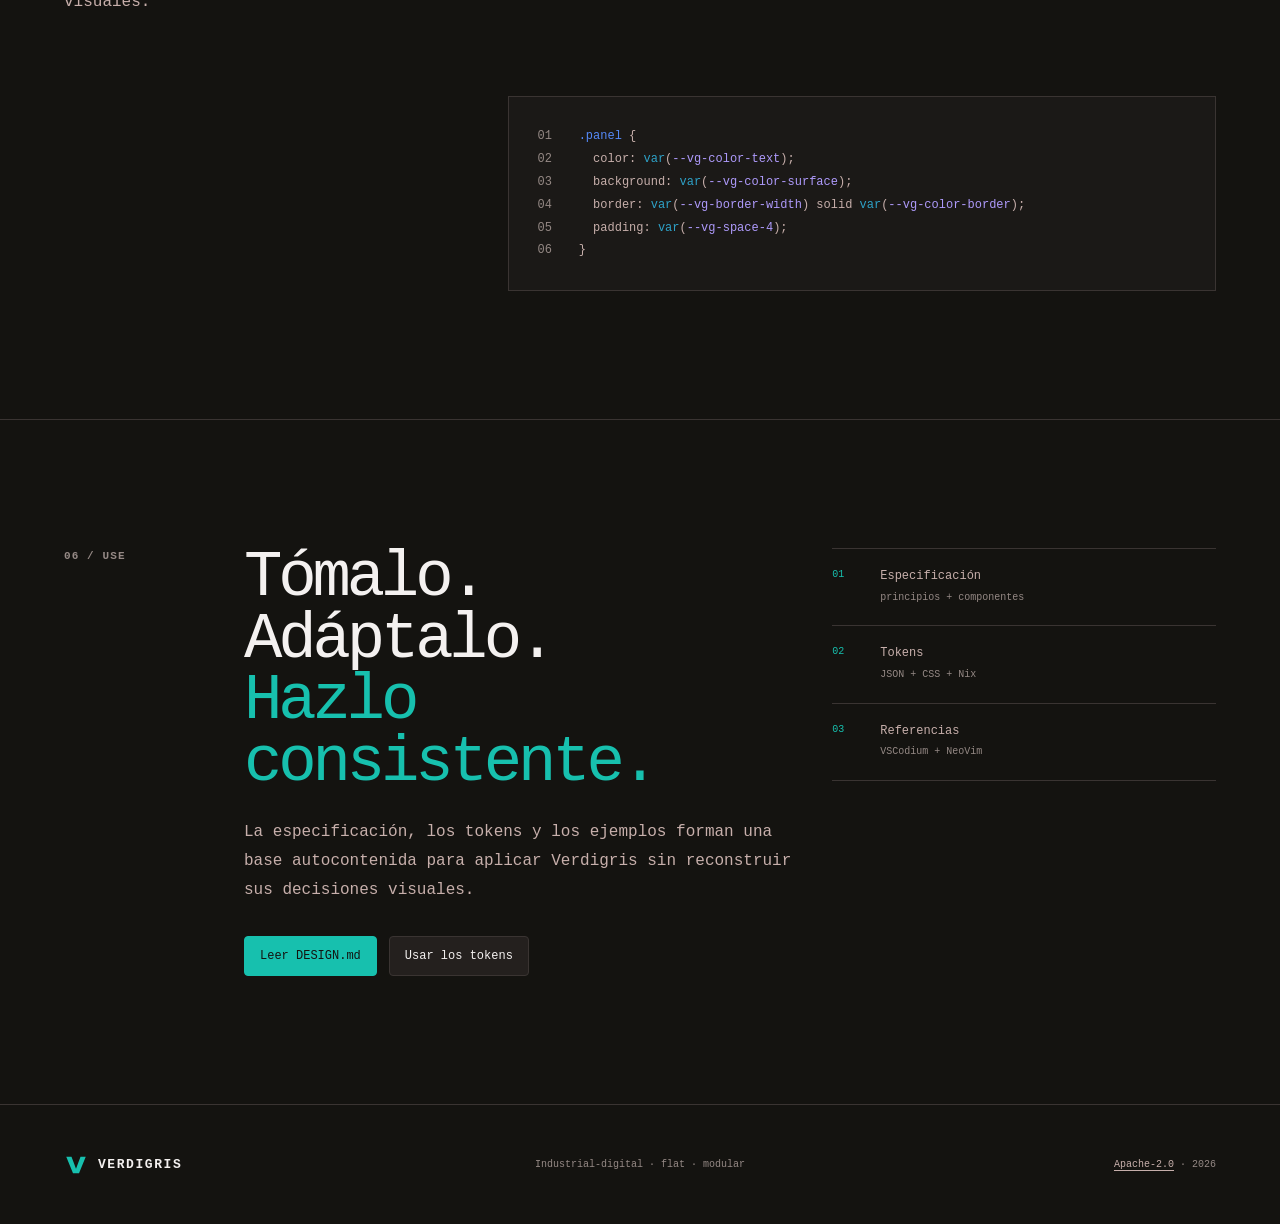
==== commit 1edd4839: "sacar referencias a instancias que no estoy seguro que se van a realizar" ====
--- a/index.html
+++ b/index.html
@@ -22,7 +22,6 @@
         <path d="M3 5h7l6 16 6-16h7l-9 22h-8z" fill="currentColor"/>
       </svg>
       <span>VERDIGRIS</span>
-      <span class="version">0.1</span>
     </a>
     <nav class="site-nav" aria-label="Navegación principal">
       <a href="#foundations">Fundamentos</a>
@@ -204,7 +203,7 @@
             <p class="mini-label">SYSTEM / SERVICES</p>
             <div><span class="indicator indicator--ok"></span><b>design-tokens</b><small>running</small></div>
             <div><span class="indicator indicator--info"></span><b>preview-server</b><small>listening :8000</small></div>
-            <div><span class="indicator indicator--idle"></span><b>plasma-adapter</b><small>not configured</small></div>
+            <div><span class="indicator indicator--ok"></span><b>documentation</b><small>synced</small></div>
           </div>
         </div>
       </div>
@@ -259,8 +258,8 @@
     <section class="section token-section" id="tokens" aria-labelledby="tokens-title">
       <div class="section-heading">
         <p class="section-index">05 / IMPLEMENTATION</p>
-        <h2 id="tokens-title">Una fuente.<br>Muchos destinos.</h2>
-        <p>El core vive en JSON. CSS y Nix son los primeros adaptadores; NeoVim, VSCodium, Starship y Plasma forman la siguiente etapa.</p>
+        <h2 id="tokens-title">Una fuente.<br>Formatos listos.</h2>
+        <p>El core vive en JSON. CSS y Nix exponen los mismos roles para integrarlos sin duplicar decisiones visuales.</p>
       </div>
       <div class="token-flow">
         <div class="token-source"><span>CANONICAL</span><b>tokens.json</b><small>roles · values · types</small></div>
@@ -268,7 +267,7 @@
         <div class="token-targets">
           <a href="tokens/tokens.css"><span>WEB</span><b>tokens.css</b><small>ready ↗</small></a>
           <a href="tokens/colors.nix"><span>NIX</span><b>colors.nix</b><small>ready ↗</small></a>
-          <div><span>EDITORS</span><b>NeoVim / VSCodium</b><small>planned</small></div>
+          <a href="DESIGN.md"><span>GUIDE</span><b>DESIGN.md</b><small>documented ↗</small></a>
         </div>
       </div>
       <pre class="code-sample"><span>01</span> <em>.panel</em> {
@@ -280,27 +279,27 @@
     </section>
 
     <section class="closing ruled-section" aria-labelledby="closing-title">
-      <p class="section-index">06 / NEXT</p>
+      <p class="section-index">06 / USE</p>
       <div>
-        <h2 id="closing-title">Úsalo. Ténsalo.<br><span>Hazlo consistente.</span></h2>
-        <p>La versión 0.1 fija los fundamentos. El siguiente paso es comprobarlos en editores, terminales y Plasma, y documentar dónde cada plataforma exige una aproximación.</p>
+        <h2 id="closing-title">Tómalo. Adáptalo.<br><span>Hazlo consistente.</span></h2>
+        <p>La especificación, los tokens y los ejemplos forman una base autocontenida para aplicar Verdigris sin reconstruir sus decisiones visuales.</p>
         <div class="hero-actions">
           <a class="button button--primary" href="DESIGN.md">Leer DESIGN.md</a>
-          <a class="button button--secondary" href="docs/integrations.md">Ver integraciones</a>
-        </div>
-      </div>
-      <ol class="roadmap">
-        <li class="done"><span>01</span><div><b>Core</b><small>tokens + docs</small></div></li>
-        <li><span>02</span><div><b>Editores</b><small>NeoVim + VSCodium</small></div></li>
-        <li><span>03</span><div><b>Desktop</b><small>Plasma + applications</small></div></li>
-      </ol>
+          <a class="button button--secondary" href="tokens/tokens.json">Usar los tokens</a>
+        </div>
+      </div>
+      <ul class="system-inventory">
+        <li><span>01</span><div><b>Especificación</b><small>principios + componentes</small></div></li>
+        <li><span>02</span><div><b>Tokens</b><small>JSON + CSS + Nix</small></div></li>
+        <li><span>03</span><div><b>Referencias</b><small>VSCodium + NeoVim</small></div></li>
+      </ul>
     </section>
   </main>
 
   <footer class="site-footer">
     <a class="brand" href="#top"><svg class="brand-mark" viewBox="0 0 32 32" aria-hidden="true"><path d="M3 5h7l6 16 6-16h7l-9 22h-8z" fill="currentColor"/></svg><span>VERDIGRIS</span></a>
     <p>Industrial-digital · flat · modular</p>
-    <p>v0.1 · <a href="LICENSE">Apache-2.0</a> · 2026</p>
+    <p><a href="LICENSE">Apache-2.0</a> · 2026</p>
   </footer>
 
   <div class="toast" role="status" aria-live="polite" aria-atomic="true"></div>
--- a/assets/styles.css
+++ b/assets/styles.css
@@ -69,7 +69,6 @@
 }
 
 .brand-mark { width: 24px; height: 24px; color: var(--vg-color-accent); }
-.version { color: var(--vg-color-text-subtle); font-size: 10px; letter-spacing: .04em; }
 
 .site-nav { display: flex; align-items: stretch; align-self: stretch; }
 .site-nav a {
@@ -281,7 +280,7 @@
 .token-targets { display: grid; gap: 6px; }.token-targets > * { min-height: 66px; background: transparent; transition: border-color var(--vg-motion-normal), background var(--vg-motion-normal); }.token-targets a:hover { border-color: var(--vg-color-accent); background: var(--vg-color-surface); }.token-targets a small { color: var(--vg-color-accent); }
 .code-sample { grid-column: 2; margin: 0; padding: 28px; border: 1px solid var(--vg-color-border); color: var(--vg-color-text-muted); background: var(--vg-color-surface); font-size: 12px; line-height: 1.9; overflow-x: auto; }.code-sample span { display: inline-block; width: 34px; color: var(--vg-color-text-subtle); user-select: none; }.code-sample em { color: var(--vg-color-structure); font-style: normal; }.code-sample b { color: var(--vg-color-info); font-weight: 400; }.code-sample i { color: var(--vg-color-highlight); font-style: normal; }
 
-.closing { display: grid; grid-template-columns: 140px 1fr .7fr; gap: 40px; align-items: start; }.closing h2 { margin-top: 0; font-size: clamp(38px, 5vw, 68px); }.roadmap { margin: 0; padding: 0; border-top: 1px solid var(--vg-color-border); list-style: none; }.roadmap li { display: grid; grid-template-columns: 48px 1fr; padding: 18px 0; border-bottom: 1px solid var(--vg-color-border); color: var(--vg-color-text-subtle); }.roadmap li > span { font-size: 10px; }.roadmap b { display: block; color: var(--vg-color-text-muted); font-size: 12px; font-weight: 500; }.roadmap small { font-size: 10px; }.roadmap .done > span, .roadmap .done b { color: var(--vg-color-accent); }
+.closing { display: grid; grid-template-columns: 140px 1fr .7fr; gap: 40px; align-items: start; }.closing h2 { margin-top: 0; font-size: clamp(38px, 5vw, 68px); }.system-inventory { margin: 0; padding: 0; border-top: 1px solid var(--vg-color-border); list-style: none; }.system-inventory li { display: grid; grid-template-columns: 48px 1fr; padding: 18px 0; border-bottom: 1px solid var(--vg-color-border); color: var(--vg-color-accent); }.system-inventory li > span { font-size: 10px; }.system-inventory b { display: block; color: var(--vg-color-text-muted); font-size: 12px; font-weight: 500; }.system-inventory small { color: var(--vg-color-text-subtle); font-size: 10px; }
 
 .site-footer { display: grid; min-height: 120px; grid-template-columns: 1fr auto 1fr; align-items: center; padding: 24px clamp(20px, 5vw, 80px); border-top: 1px solid var(--vg-color-border); color: var(--vg-color-text-subtle); font-size: 10px; }.site-footer p:last-child { justify-self: end; }
 .site-footer p a { color: var(--vg-color-text-muted); text-underline-offset: 3px; }
@@ -294,15 +293,15 @@
   .workbench { width: 760px; max-width: calc(100vw - 40px); min-width: 0; justify-self: center; transform: none; }
   .palette { grid-template-columns: repeat(3, 1fr); }.swatch { min-height: 170px; border-bottom: 1px solid rgba(20, 19, 16, .35); }
   .surface-section { grid-template-columns: 1fr; }
-  .manifesto, .closing { grid-template-columns: 90px 1fr; }.manifesto .principle-list, .closing .roadmap { grid-column: 2; }
+  .manifesto, .closing { grid-template-columns: 90px 1fr; }.manifesto .principle-list, .closing .system-inventory { grid-column: 2; }
   .token-section { gap: 40px; }
 }
 
 @media (max-width: 760px) {
-  .site-header { min-height: 56px; }.site-nav a { display: none; }.site-nav .nav-source { display: inline-flex; padding: 0 12px; border-right: 0; }.version { display: none; }
+  .site-header { min-height: 56px; }.site-nav a { display: none; }.site-nav .nav-source { display: inline-flex; padding: 0 12px; border-right: 0; }
   .hero { min-height: auto; padding-top: 72px; }.hero h1 { font-size: clamp(46px, 15vw, 72px); }.hero-facts { display: grid; grid-template-columns: repeat(3, 1fr); }.hero-facts div { min-width: 0; padding-inline: 9px; }
   .workbench-body { grid-template-columns: 1fr; }.workbench-files { display: none; }.workbench-code pre { font-size: 10px; }.workbench-bar { grid-template-columns: 1fr auto; }.workbench-bar > :nth-child(2) { display: none; }
-  .manifesto, .closing { grid-template-columns: 1fr; gap: 28px; }.manifesto .principle-list, .closing .roadmap { grid-column: 1; }
+  .manifesto, .closing { grid-template-columns: 1fr; gap: 28px; }.manifesto .principle-list, .closing .system-inventory { grid-column: 1; }
   .section-heading--row { display: block; }.section-heading--row > div:last-child { margin-top: 24px; }
   .palette { grid-template-columns: repeat(2, 1fr); }.swatch { min-height: 150px; }.swatch:first-child { grid-column: span 2; }
   .surface-stack { grid-template-columns: 1fr; }.surface { min-height: 88px; border-right: 0; border-bottom: 1px solid var(--vg-color-border-strong); }.surface:last-child { border-bottom: 0; }
